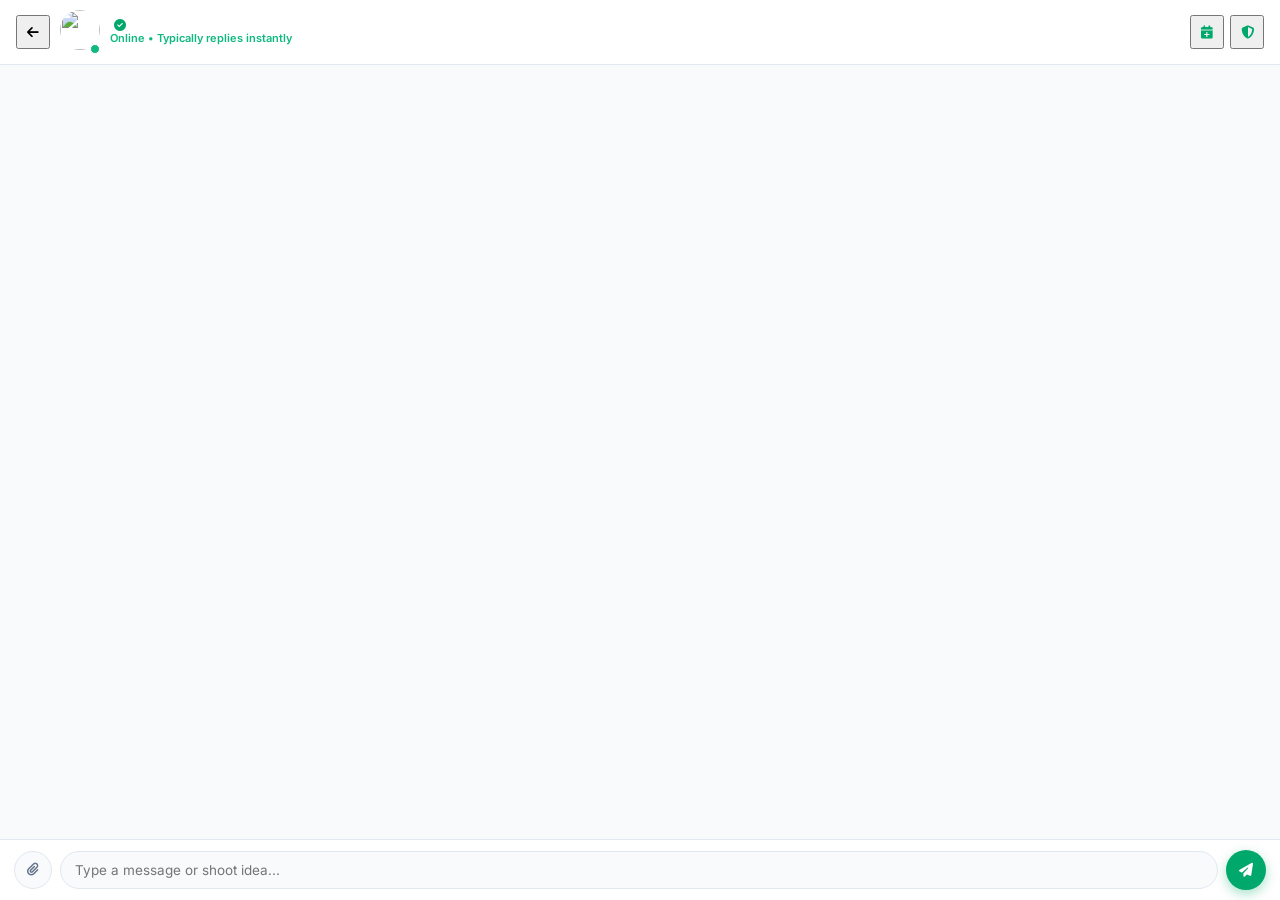
==== mobile_app/index.html @ 053aaf63 "feat: complete end-to-end architecture flow for user and photographer" ====
<!DOCTYPE html>
<html lang="en">
<head>
  <meta charset="UTF-8">
  <meta name="viewport" content="width=device-width, initial-scale=1.0, maximum-scale=1.0, user-scalable=no, viewport-fit=cover">
  <meta name="theme-color" content="#00A86B">
  <meta name="apple-mobile-web-app-capable" content="yes">
  <meta name="apple-mobile-web-app-status-bar-style" content="black-translucent">
  <title>PYP - Pick Your Photographer</title>
  <link rel="manifest" href="manifest.json">
  <link rel="preconnect" href="https://fonts.googleapis.com">
  <link rel="preconnect" href="https://fonts.gstatic.com" crossorigin>
  <link href="https://fonts.googleapis.com/css2?family=Inter:wght@400;500;600;700&family=Outfit:wght@600;700;800;900&display=swap" rel="stylesheet">
  <link rel="stylesheet" href="https://cdnjs.cloudflare.com/ajax/libs/font-awesome/6.4.0/css/all.min.css">
  <link rel="stylesheet" href="styles.css">
</head>
<body>

  <div id="app-container">

    <!-- 1. SPLASH SCREEN -->
    <div id="screen-splash" class="screen active" style="justify-content: center; align-items: center; background: #FFF; padding-bottom: 0;">
      <div style="text-align: center;">
        <div style="width: 110px; height: 110px; background: #000; border-radius: 28px; display: inline-flex; align-items: center; justify-content: center; box-shadow: 0 16px 36px rgba(0,0,0,0.3); overflow: hidden;">
          <img src="app_logo.png" alt="PYP Logo" style="width: 100%; height: 100%; object-fit: cover;">
        </div>
        <h1 style="font-family: 'Outfit'; font-size: 32px; font-weight: 900; color: var(--text-main); margin-top: 18px; letter-spacing: 1px;">PYP</h1>
        <p style="font-size: 14px; color: var(--text-muted); font-weight: 500; margin-top: 4px;">Pick Your Photographer</p>
        <div style="margin-top: 36px;">
          <i class="fa-solid fa-circle-notch fa-spin" style="font-size: 24px; color: var(--primary);"></i>
        </div>
      </div>
    </div>

    <!-- 2. ROLE SELECTION SCREEN -->
    <div id="screen-role-selection" class="screen" style="padding: 24px 20px; background: #FFF;">
      <div style="display: inline-flex; align-items: center; gap: 6px; background: var(--primary-light); padding: 6px 12px; border-radius: 100px; margin-top: 20px;">
        <div style="width: 6px; height: 6px; border-radius: 50%; background: var(--primary);"></div>
        <span style="font-size: 12px; font-weight: 700; color: var(--primary);">Welcome to PYP</span>
      </div>
      <h2 style="font-family: 'Outfit'; font-size: 28px; font-weight: 800; margin-top: 14px; line-height: 1.2;">How would you like to continue?</h2>
      <p style="font-size: 14px; color: var(--text-muted); margin-top: 6px;">Select your role to personalize your mobile experience.</p>

      <div style="margin-top: 30px; display: flex; flex-direction: column; gap: 16px;">
        <div onclick="selectRole('photographer')" style="border: 1.5px solid var(--border); border-radius: 18px; padding: 18px; cursor: pointer; box-shadow: var(--shadow-sm);">
          <div style="display: flex; align-items: center; gap: 14px;">
            <div style="width: 48px; height: 48px; border-radius: 14px; background: var(--primary-light); display: flex; align-items: center; justify-content: center;">
              <i class="fa-solid fa-camera-retro" style="font-size: 22px; color: var(--primary);"></i>
            </div>
            <div>
              <h3 style="font-family: 'Outfit'; font-size: 17px; font-weight: 700;">I am a Photographer</h3>
              <span style="font-size: 11px; font-weight: 700; color: var(--primary);">For Creators & Studios</span>
            </div>
            <i class="fa-solid fa-chevron-right" style="margin-left: auto; color: #CBD5E1;"></i>
          </div>
          <p style="font-size: 13px; color: var(--text-muted); margin-top: 12px; line-height: 1.4;">Showcase portfolio, receive client bookings & get paid safely via escrow.</p>
        </div>

        <div onclick="selectRole('customer')" style="border: 1.5px solid var(--border); border-radius: 18px; padding: 18px; cursor: pointer; box-shadow: var(--shadow-sm);">
          <div style="display: flex; align-items: center; gap: 14px;">
            <div style="width: 48px; height: 48px; border-radius: 14px; background: #EFF6FF; display: flex; align-items: center; justify-content: center;">
              <i class="fa-solid fa-user" style="font-size: 22px; color: var(--secondary);"></i>
            </div>
            <div>
              <h3 style="font-family: 'Outfit'; font-size: 17px; font-weight: 700;">I am a Client</h3>
              <span style="font-size: 11px; font-weight: 700; color: var(--secondary);">For Users & Brands</span>
            </div>
            <i class="fa-solid fa-chevron-right" style="margin-left: auto; color: #CBD5E1;"></i>
          </div>
          <p style="font-size: 13px; color: var(--text-muted); margin-top: 12px; line-height: 1.4;">Discover, compare styles, and book verified photographers instantly.</p>
        </div>
      </div>
    </div>

    <!-- 3. CREATOR STUDIO ONBOARDING -->
    <div id="screen-creator-onboarding" class="screen" style="padding: 20px; background: #FFF;">
      <h2 style="font-family: 'Outfit'; font-size: 24px; font-weight: 800;">Complete Creator Studio</h2>
      <p style="font-size: 13px; color: var(--text-muted); margin-top: 4px;">Set up your rates and styles to start receiving client bookings.</p>

      <form onsubmit="saveCreatorProfile(event)" style="margin-top: 20px; display: flex; flex-direction: column; gap: 14px;">
        <div>
          <label style="font-size: 12px; font-weight: 600;">Studio / Creator Name</label>
          <input type="text" id="studio-name" value="Arjun Mehta Studios" required style="width: 100%; padding: 12px; border-radius: 10px; border: 1.5px solid var(--border); margin-top: 6px;">
        </div>
        <div>
          <label style="font-size: 12px; font-weight: 600;">Tagline</label>
          <input type="text" id="studio-tagline" value="Vogue Featured • Cinematic Light Specialist" style="width: 100%; padding: 12px; border-radius: 10px; border: 1.5px solid var(--border); margin-top: 6px;">
        </div>
        <div style="display: flex; gap: 12px;">
          <div style="flex: 1;">
            <label style="font-size: 12px; font-weight: 600;">Starting Price (₹)</label>
            <input type="number" id="studio-price" value="4999" style="width: 100%; padding: 12px; border-radius: 10px; border: 1.5px solid var(--border); margin-top: 6px;">
          </div>
          <div style="flex: 1;">
            <label style="font-size: 12px; font-weight: 600;">Hourly Rate (₹)</label>
            <input type="number" id="studio-hourly" value="2499" style="width: 100%; padding: 12px; border-radius: 10px; border: 1.5px solid var(--border); margin-top: 6px;">
          </div>
        </div>
        <button type="submit" class="btn-primary" style="margin-top: 16px; width: 100%;">Complete Profile & Open Studio →</button>
      </form>
    </div>

    <!-- 4. PHOTOGRAPHER DASHBOARD & BOOKINGS (IMAGE 3) -->
    <div id="screen-creator-dashboard" class="screen">
      <div class="app-header">
        <div style="display: flex; align-items: center; gap: 10px;">
          <div style="width: 36px; height: 36px; border-radius: 10px; background: var(--primary); display: flex; align-items: center; justify-content: center; color: #FFF;">
            <i class="fa-solid fa-camera"></i>
          </div>
          <div>
            <div style="font-family: 'Outfit'; font-weight: 700; font-size: 15px;">Arjun Mehta Studios</div>
            <div style="font-size: 11px; color: var(--primary); font-weight: 600;"><i class="fa-solid fa-circle-check"></i> Verified Studio Pro</div>
          </div>
        </div>
        <div style="display: flex; gap: 6px;">
          <button onclick="goToScreen('screen-creator-portfolio')" class="icon-btn" title="Portfolio"><i class="fa-solid fa-images"></i></button>
          <button onclick="goToScreen('screen-creator-payment')" class="icon-btn" title="Razorpay Payouts"><i class="fa-solid fa-building-columns"></i></button>
        </div>
      </div>

      <!-- Studio Quick Stats -->
      <div style="padding: 14px 18px 6px;">
        <div style="display: grid; grid-template-columns: 1fr 1fr; gap: 12px;">
          <div style="background: #FFF; border: 1px solid var(--border); border-radius: 14px; padding: 14px;">
            <div style="font-size: 11.5px; color: var(--text-muted); font-weight: 600;">Escrow Balance</div>
            <div style="font-family: 'Outfit'; font-size: 20px; font-weight: 800; color: var(--primary); margin-top: 4px;">₹ 68,500</div>
            <div style="font-size: 11px; color: var(--primary); font-weight: 600; margin-top: 2px;">Released via Razorpay</div>
          </div>
          <div style="background: #FFF; border: 1px solid var(--border); border-radius: 14px; padding: 14px;">
            <div style="font-size: 11.5px; color: var(--text-muted); font-weight: 600;">Client Sessions</div>
            <div style="font-family: 'Outfit'; font-size: 20px; font-weight: 800; color: var(--secondary); margin-top: 4px;">14 Shoots</div>
            <div style="font-size: 11px; color: var(--secondary); font-weight: 600; margin-top: 2px;">1 New Request</div>
          </div>
        </div>
      </div>

      <!-- Photographer Bookings Section Header -->
      <div class="section-header" style="padding-top: 10px;">
        <div class="section-title">Client Bookings & Shoots</div>
      </div>

      <!-- 4 Booking Status Filter Tabs (Image 3) -->
      <div class="tabs-nav" style="padding: 0 14px; gap: 6px; background: transparent; border: none;">
        <div class="category-chip active" id="p-tab-new" onclick="switchPhotographerBookingTab('new', this)" style="font-size: 12px; padding: 6px 12px; border-radius: 100px;">
          New Requests (1)
        </div>
        <div class="category-chip" id="p-tab-upcoming" onclick="switchPhotographerBookingTab('upcoming', this)" style="font-size: 12px; padding: 6px 12px; border-radius: 100px;">
          Upcoming (2)
        </div>
        <div class="category-chip" id="p-tab-completed" onclick="switchPhotographerBookingTab('completed', this)" style="font-size: 12px; padding: 6px 12px; border-radius: 100px;">
          Completed (11)
        </div>
        <div class="category-chip" id="p-tab-cancelled" onclick="switchPhotographerBookingTab('cancelled', this)" style="font-size: 12px; padding: 6px 12px; border-radius: 100px;">
          Cancelled (0)
        </div>
      </div>

      <!-- Photographer Bookings List Container -->
      <div style="padding: 10px 18px 24px; display: flex; flex-direction: column; gap: 12px;" id="photographer-bookings-list">
        <!-- Injected via JS -->
      </div>
    </div>

    <!-- 5. CLIENT EXPLORE HOME SCREEN (IMAGE 2) -->
    <div id="screen-home" class="screen">
      <!-- Header -->
      <div class="app-header">
        <div class="location-pill" onclick="openLocationModal()">
          <i class="fa-solid fa-location-dot"></i>
          <span id="header-location-text">Bengaluru</span>
          <i class="fa-solid fa-chevron-down" style="font-size: 11px; color: #64748B; margin-left: 2px;"></i>
        </div>
        <div style="display: flex; align-items: center; gap: 8px;">
          <button onclick="goToScreen('screen-radar')" class="icon-btn" title="Live Radar Scanner" style="color: var(--primary);">
            <i class="fa-solid fa-satellite-dish"></i>
          </button>
          <div class="user-avatar-btn" onclick="goToScreen('screen-user-profile'); setActiveNavIndex(3);" title="Account Profile">
            U
          </div>
        </div>
      </div>

      <!-- Search Bar -->
      <div class="search-container">
        <div class="search-box">
          <i class="fa-solid fa-magnifying-glass" style="color: #94A3B8; font-size: 15px;"></i>
          <input type="text" id="search-input" placeholder="Search creators, weddings, reels..." oninput="filterCreators(this.value)">
        </div>
        <button class="filter-btn" onclick="openFilterModal()"><i class="fa-solid fa-sliders"></i></button>
      </div>

      <!-- Creator Type Sub-Filter Chips (Photographer / Videographer from Image 2) -->
      <div style="display: flex; gap: 8px; padding: 4px 18px 10px; background: #FFF;">
        <div class="category-chip active" id="chip-type-all" onclick="filterCreatorType('all', this)" style="font-size: 11.5px; padding: 5px 12px; border-radius: 100px;">
          All Creators
        </div>
        <div class="category-chip" id="chip-type-photo" onclick="filterCreatorType('Photographer', this)" style="font-size: 11.5px; padding: 5px 12px; border-radius: 100px;">
          📸 Photographers
        </div>
        <div class="category-chip" id="chip-type-video" onclick="filterCreatorType('Videographer', this)" style="font-size: 11.5px; padding: 5px 12px; border-radius: 100px;">
          🎬 Videographers
        </div>
      </div>

      <!-- Category Slider with Rounded Square Thumbnails -->
      <div class="categories-slider" id="categories-container">
        <!-- Injected via JS -->
      </div>
        <!-- Injected via JS -->
      </div>

      <!-- Featured Spotlight Section -->
      <div class="section-header">
        <div class="section-title">
          <span style="color: #F59E0B;">✨</span> Featured Spotlight
        </div>
      </div>
      <div class="featured-scroll" id="featured-scroll-container">
        <!-- Injected via JS -->
      </div>

      <!-- Available Photographers List -->
      <div class="section-header" style="padding-top: 6px;">
        <div class="section-title">Available Photographers</div>
        <span id="results-count" style="font-size: 11.5px; color: var(--primary-dark); font-weight: 700; background: var(--primary-light); padding: 3px 8px; border-radius: 100px;">3 verified</span>
      </div>
      <div class="creators-list" id="creators-container">
        <!-- Injected via JavaScript -->
      </div>
    </div>

    <!-- 6. CREATOR DETAIL & PORTFOLIO SCREEN -->
    <div id="screen-creator-detail" class="screen">
      <div class="detail-hero">
        <img id="detail-cover" class="detail-cover" src="">
        <button onclick="goToScreen('screen-home')" class="back-btn-float">
          <i class="fa-solid fa-arrow-left"></i>
        </button>
      </div>

      <div class="detail-body">
        <div style="display: flex; justify-content: space-between; align-items: flex-start;">
          <div>
            <h2 id="detail-name" style="font-family: 'Outfit'; font-size: 22px; font-weight: 800;"></h2>
            <div id="detail-location" style="font-size: 12px; color: var(--text-muted); margin-top: 2px;">
              <i class="fa-solid fa-location-dot" style="color: var(--primary);"></i> Bandra West, Mumbai
            </div>
          </div>
          <div class="rating-badge"><i class="fa-solid fa-star"></i> <span id="detail-rating">4.95</span></div>
        </div>
        <p id="detail-tagline" style="font-size: 13px; color: var(--text-muted); margin-top: 8px; line-height: 1.4;"></p>
        
        <div class="detail-tags" id="detail-styles-tags">
          <!-- Injected via JS -->
        </div>
      </div>

      <!-- Detail Tabs -->
      <div class="tabs-nav">
        <div class="tab-btn active" onclick="switchDetailTab('portfolio', this)">Portfolio</div>
        <div class="tab-btn" onclick="switchDetailTab('packages', this)">Packages</div>
        <div class="tab-btn" onclick="switchDetailTab('reviews', this)">Reviews</div>
        <div class="tab-btn" onclick="switchDetailTab('equipment', this)">Gear</div>
      </div>

      <!-- Tab Content: Portfolio -->
      <div id="tab-portfolio" class="tab-content" style="display: block;">
        <div class="categories-slider" style="background: transparent; border: none; padding-top: 8px;">
          <div class="category-chip active" style="font-size: 12px; padding: 6px 14px;" onclick="switchPortfolioType('all', this)">All Media</div>
          <div class="category-chip" style="font-size: 12px; padding: 6px 14px;" onclick="switchPortfolioType('photos', this)">📸 Photos</div>
          <div class="category-chip" style="font-size: 12px; padding: 6px 14px;" onclick="switchPortfolioType('reels', this)">🎬 9:16 Reels</div>
        </div>
        <div class="portfolio-grid" id="portfolio-images-grid" style="display: grid; grid-template-columns: repeat(2, 1fr); gap: 10px; padding: 10px 18px 24px;">
          <!-- Injected via JS -->
        </div>
      </div>

      <!-- Tab Content: Packages -->
      <div id="tab-packages" class="tab-content" style="display: none;">
        <div class="packages-container">
          <div class="package-card popular" onclick="selectPackage('Editorial Portrait Standard', 4999)">
            <div class="popular-badge">MOST POPULAR</div>
            <div style="font-family: 'Outfit'; font-size: 17px; font-weight: 800;">Editorial Portrait Standard</div>
            <div style="font-size: 13px; color: var(--text-muted); margin-top: 4px;">2 Hours High-End Shoot • 35 Color-Graded Photos</div>
            <div style="font-size: 18px; font-weight: 900; color: var(--primary); margin-top: 10px; font-family: 'Outfit';">₹ 4,999</div>
          </div>
          <div class="package-card" onclick="selectPackage('Cinematic Story & 4K Reels', 8999)">
            <div style="font-family: 'Outfit'; font-size: 17px; font-weight: 800;">Cinematic Story & 4K Reels</div>
            <div style="font-size: 13px; color: var(--text-muted); margin-top: 4px;">4 Hours Shoot • 75 Photos • 3 Viral Reels • Drone</div>
            <div style="font-size: 18px; font-weight: 900; color: var(--primary); margin-top: 10px; font-family: 'Outfit';">₹ 8,999</div>
          </div>
        </div>
      </div>

      <!-- Tab Content: Reviews -->
      <div id="tab-reviews" class="tab-content" style="display: none; padding: 16px 18px;">
        <div style="background: #FFF; border-radius: 14px; border: 1px solid var(--border); padding: 14px; margin-bottom: 12px;">
          <div style="display: flex; justify-content: space-between;">
            <span style="font-weight: 700; font-size: 14px;">Sneha Kapoor</span>
            <span style="color: #D97706; font-size: 12px;"><i class="fa-solid fa-star"></i> 5.0</span>
          </div>
          <p style="font-size: 13px; color: var(--text-muted); margin-top: 6px;">"Arjun was incredible! The lighting and editorial colors look like a Vogue cover. Delivered ahead of time!"</p>
        </div>
      </div>

      <!-- Tab Content: Equipment -->
      <div id="tab-equipment" class="tab-content" style="display: none; padding: 16px 18px;">
        <div style="background: #FFF; border-radius: 14px; border: 1px solid var(--border); padding: 16px;">
          <h4 style="font-family: 'Outfit'; font-size: 15px; font-weight: 700; margin-bottom: 10px;">Primary Camera Gear</h4>
          <div id="detail-equipment-list" style="display: flex; flex-direction: column; gap: 8px;">
            <!-- Injected via JS -->
          </div>
        </div>
      </div>

      <!-- Floating Book CTA -->
      <div class="bottom-book-bar">
        <div>
          <div style="font-size: 11px; color: var(--text-muted); font-weight: 600;">Starting from</div>
          <div id="detail-price" style="font-family: 'Outfit'; font-size: 20px; font-weight: 900; color: var(--primary);">₹ 4,999</div>
        </div>
        <button onclick="openBookingModal()" class="btn-primary">Book Creator <i class="fa-solid fa-calendar-check"></i></button>
      </div>
    </div>

    <!-- 7. DELIVERABLES GALLERY SCREEN -->
    <div id="screen-deliverables" class="screen">
      <div class="app-header">
        <button onclick="goToScreen('screen-home')" class="icon-btn"><i class="fa-solid fa-arrow-left"></i></button>
        <span style="font-family: 'Outfit'; font-weight: 700; font-size: 16px;">Cloud Deliverables Gallery</span>
        <div style="width: 38px;"></div>
      </div>

      <div style="padding: 16px 18px;">
        <!-- Compact Banner Cards -->
        <div style="background: #FFF; border: 1px solid var(--border); border-radius: 16px; padding: 16px; box-shadow: var(--shadow-sm);">
          <div style="display: flex; justify-content: space-between; align-items: center;">
            <div>
              <div style="font-family: 'Outfit'; font-size: 16px; font-weight: 700;">Pre-Wedding Master Pack</div>
              <div style="font-size: 12px; color: var(--text-muted); margin-top: 2px;">45 Color-Graded Photos • 3.2 GB</div>
            </div>
            <div style="background: var(--primary-light); color: var(--primary); padding: 4px 8px; border-radius: 6px; font-size: 11px; font-weight: 700;">CONFIRMED</div>
          </div>
          
          <!-- Compact Action Buttons -->
          <div style="display: flex; gap: 10px; margin-top: 14px;">
            <button onclick="alert('Downloading master ZIP archive (3.2 GB)...')" class="btn-primary" style="flex: 1; padding: 8px 12px; font-size: 13px;">
              <i class="fa-solid fa-file-zipper"></i> Download ZIP
            </button>
            <button onclick="alert('Escrow released to Creator!')" style="flex: 1; padding: 8px 12px; font-size: 13px; background: #F1F5F9; color: var(--text-main); border: 1px solid var(--border); border-radius: 12px; font-weight: 700; cursor: pointer;">
              <i class="fa-solid fa-lock-open"></i> Release Escrow
            </button>
          </div>
        </div>

        <!-- Deliverables Photos Grid -->
        <div class="section-header" style="padding-left: 0; padding-right: 0; margin-top: 14px;">
          <div class="section-title">Delivered High-Res Photos (45)</div>
        </div>
        <div style="display: grid; grid-template-columns: repeat(2, 1fr); gap: 10px; margin-top: 8px;">
          <img src="https://images.unsplash.com/photo-1519741497674-611481863552?w=600&q=80" style="width: 100%; height: 160px; object-fit: cover; border-radius: 12px;" onclick="alert('Viewing Full-Res Image with EXIF: Sony A7 IV • 85mm f/1.4 • ISO 100')">
          <img src="https://images.unsplash.com/photo-1534528741775-53994a69daeb?w=600&q=80" style="width: 100%; height: 160px; object-fit: cover; border-radius: 12px;" onclick="alert('Viewing Full-Res Image with EXIF: Sony A7 IV • 50mm f/1.2 • ISO 200')">
          <img src="https://images.unsplash.com/photo-1511285560929-80b456fea0bc?w=600&q=80" style="width: 100%; height: 160px; object-fit: cover; border-radius: 12px;" onclick="alert('Viewing Full-Res Image with EXIF')">
          <img src="https://images.unsplash.com/photo-1537633552985-df8429e8048b?w=600&q=80" style="width: 100%; height: 160px; object-fit: cover; border-radius: 12px;" onclick="alert('Viewing Full-Res Image with EXIF')">
        </div>
      </div>
    </div>

    <!-- 8. BOOKINGS TAB SCREEN -->
    <div id="screen-bookings" class="screen">
      <div class="app-header">
        <span style="font-family: 'Outfit'; font-weight: 700; font-size: 18px;">My Bookings</span>
        <button class="icon-btn" onclick="alert('Bookings refreshed.')"><i class="fa-solid fa-rotate-right"></i></button>
      </div>

      <div style="padding: 16px 18px; display: flex; flex-direction: column; gap: 12px;">
        <div style="background: #FFF; border: 1px solid var(--border); border-radius: 16px; padding: 16px;">
          <div style="display: flex; justify-content: space-between;">
            <div style="font-family: 'Outfit'; font-weight: 700; font-size: 16px;">Arjun Mehta</div>
            <div style="background: var(--primary-light); color: var(--primary); padding: 4px 8px; border-radius: 6px; font-size: 11px; font-weight: 700;">CONFIRMED</div>
          </div>
          <div style="font-size: 13px; color: var(--text-muted); margin-top: 4px;">Editorial Portrait Standard • 2 Hours</div>
          <div style="display: flex; justify-content: space-between; align-items: center; margin-top: 12px; padding-top: 10px; border-top: 1px solid #F1F5F9;">
            <span style="font-size: 12px; color: var(--text-muted);"><i class="fa-solid fa-calendar"></i> Sat, 12 Sept • 4:00 PM</span>
            <span style="font-weight: 800; color: var(--primary); font-family: 'Outfit';">₹ 4,999</span>
          </div>
          <button onclick="goToScreen('screen-deliverables')" class="btn-primary" style="width: 100%; margin-top: 12px; padding: 10px; font-size: 13px;">
            <i class="fa-solid fa-images"></i> View Deliverables
          </button>
        </div>
      </div>
    </div>

    <!-- BOOKING ESCROW MODAL SHEET -->
    <div id="modal-booking" class="modal-overlay">
      <div class="modal-sheet">
        <div style="display: flex; justify-content: space-between; align-items: center;">
          <h3 style="font-family: 'Outfit'; font-size: 20px; font-weight: 800;">Book Creator Session</h3>
          <i class="fa-solid fa-xmark" style="font-size: 20px; color: var(--text-muted); cursor: pointer;" onclick="closeBookingModal()"></i>
        </div>
        <p style="font-size: 13px; color: var(--text-muted); margin-top: 4px;">Select shoot date & hold payment safely in Escrow.</p>

        <div style="margin-top: 18px;">
          <label style="font-size: 12px; font-weight: 600;">Select Date</label>
          <input type="date" id="booking-date" value="2026-09-12" style="width: 100%; padding: 12px; border-radius: 10px; border: 1.5px solid var(--border); margin-top: 6px;">
        </div>
        <div style="margin-top: 14px;">
          <label style="font-size: 12px; font-weight: 600;">Time Slot</label>
          <select style="width: 100%; padding: 12px; border-radius: 10px; border: 1.5px solid var(--border); margin-top: 6px;">
            <option>4:00 PM - 6:00 PM (Golden Hour)</option>
            <option>10:00 AM - 12:00 PM (Morning)</option>
            <option>2:00 PM - 4:00 PM (Afternoon)</option>
          </select>
        </div>
        <div style="margin-top: 14px; background: #F8FAFC; border: 1px solid var(--border); border-radius: 12px; padding: 12px;">
          <div style="display: flex; align-items: center; gap: 8px;">
            <i class="fa-solid fa-shield-halved" style="color: var(--primary);"></i>
            <span style="font-weight: 700; font-size: 13px;">PYP Escrow Guarantee</span>
          </div>
          <p style="font-size: 11px; color: var(--text-muted); margin-top: 4px;">Payment is held safely in escrow and only released after you inspect and approve final deliverables.</p>
        </div>

        <button onclick="confirmBooking()" class="btn-primary" style="width: 100%; margin-top: 20px; padding: 14px;">
          Pay ₹ 4,999 & Confirm Booking →
        </button>
      </div>
    </div>

    <!-- FILTER MODAL SHEET -->
    <div id="modal-filter" class="modal-overlay">
      <div class="modal-sheet">
        <div style="display: flex; justify-content: space-between; align-items: center;">
          <h3 style="font-family: 'Outfit'; font-size: 20px; font-weight: 800;">Filter Creators</h3>
          <i class="fa-solid fa-xmark" style="font-size: 20px; color: var(--text-muted); cursor: pointer;" onclick="closeFilterModal()"></i>
        </div>
        
        <div style="margin-top: 18px;">
          <label style="font-size: 13px; font-weight: 700;">Max Budget (₹)</label>
          <div style="display: flex; justify-content: space-between; margin-top: 8px;">
            <span style="font-weight: 700; color: var(--primary);">₹ 2,000</span>
            <span id="price-val" style="font-weight: 800; color: var(--primary);">₹ 10,000</span>
          </div>
          <input type="range" min="2000" max="25000" step="500" value="10000" style="width: 100%; accent-color: var(--primary); margin-top: 6px;" oninput="document.getElementById('price-val').innerText = '₹ ' + parseInt(this.value).toLocaleString()">
        </div>

        <div style="margin-top: 18px;">
          <label style="font-size: 13px; font-weight: 700;">Minimum Rating</label>
          <div style="display: flex; gap: 8px; margin-top: 8px;">
            <div class="category-chip active" style="font-size: 12px; padding: 6px 12px;">★ Any</div>
            <div class="category-chip" style="font-size: 12px; padding: 6px 12px;">★ 4.5+</div>
            <div class="category-chip" style="font-size: 12px; padding: 6px 12px;">★ 4.8+</div>
          </div>
        </div>

        <button onclick="applyFilters()" class="btn-primary" style="width: 100%; margin-top: 24px; padding: 12px;">
          Apply Filters
        </button>
      </div>
    </div>

    <!-- 11. USER PROFILE SCREEN -->
    <div id="screen-user-profile" class="screen">
      <div class="app-header">
        <span style="font-family: 'Outfit'; font-weight: 700; font-size: 18px;">Account & Profile</span>
        <button class="icon-btn" onclick="showToast('Profile editing enabled')"><i class="fa-solid fa-pen-to-square"></i></button>
      </div>

      <div style="padding: 16px 18px;">
        <!-- VIP Hero Card -->
        <div class="profile-hero-card">
          <div style="display: flex; align-items: center; gap: 14px;">
            <div style="position: relative;">
              <div style="width: 60px; height: 60px; border-radius: 50%; background: linear-gradient(135deg, var(--primary), #10B981); display: flex; align-items: center; justify-content: center; font-family: 'Outfit'; font-size: 24px; font-weight: 800; color: #FFF; box-shadow: 0 4px 14px rgba(0,168,107,0.4); border: 2.5px solid rgba(255,255,255,0.2);">
                N
              </div>
              <div style="position: absolute; bottom: 0; right: 0; width: 18px; height: 18px; border-radius: 50%; background: var(--primary); border: 2px solid #0B132B; display: flex; align-items: center; justify-content: center; color: #FFF; font-size: 9px;">
                <i class="fa-solid fa-check"></i>
              </div>
            </div>
            <div>
              <div style="display: flex; align-items: center; gap: 6px;">
                <span style="font-family: 'Outfit'; font-size: 19px; font-weight: 800; color: #FFF;">Naveen Raj</span>
                <i class="fa-solid fa-circle-check" style="color: var(--primary); font-size: 15px;"></i>
              </div>
              <div style="font-size: 12px; color: #94A3B8; margin-top: 2px;">r.r.naveenraj25@gmail.com</div>
              <div class="vip-badge">
                <i class="fa-solid fa-wand-magic-sparkles"></i> PYP Elite VIP Member
              </div>
            </div>
          </div>
        </div>

        <!-- User Stats Grid -->
        <div class="stats-grid">
          <div class="stat-box" onclick="goToScreen('screen-bookings'); setActiveNavIndex(1);">
            <div class="stat-num" id="stat-shoots-count">3</div>
            <div class="stat-label">Shoots Booked</div>
          </div>
          <div class="stat-box" onclick="goToScreen('screen-saved-photographers');">
            <div class="stat-num" id="stat-favorites-count">4</div>
            <div class="stat-label">Saved Creators</div>
          </div>
          <div class="stat-box">
            <div class="stat-num">2</div>
            <div class="stat-label">Reviews Left</div>
          </div>
        </div>

        <!-- User Account Menu List -->
        <div class="menu-card">
          <div class="menu-item-row" onclick="goToScreen('screen-saved-photographers')">
            <div class="menu-icon-wrap" style="background: #FCE7F3; color: #DB2777;">
              <i class="fa-solid fa-heart"></i>
            </div>
            <div class="menu-text-wrap">
              <div class="menu-title">Saved Photographers</div>
              <div class="menu-subtitle">Your favorited creator shortlist</div>
            </div>
            <span id="badge-fav-count" style="background: #FCE7F3; color: #DB2777; font-size: 11px; font-weight: 800; padding: 2px 8px; border-radius: 100px;">4</span>
            <i class="fa-solid fa-chevron-right" style="color: #CBD5E1; font-size: 12px; margin-left: 8px;"></i>
          </div>

          <div class="menu-item-row" onclick="goToScreen('screen-bookings'); setActiveNavIndex(1);">
            <div class="menu-icon-wrap" style="background: #E0F2FE; color: #0284C7;">
              <i class="fa-solid fa-calendar-check"></i>
            </div>
            <div class="menu-text-wrap">
              <div class="menu-title">My Bookings & Invoices</div>
              <div class="menu-subtitle">Active sessions, dates & escrow status</div>
            </div>
            <i class="fa-solid fa-chevron-right" style="color: #CBD5E1; font-size: 12px;"></i>
          </div>

          <div class="menu-item-row" onclick="goToScreen('screen-deliverables')">
            <div class="menu-icon-wrap" style="background: #E8F8F2; color: var(--primary);">
              <i class="fa-solid fa-cloud-arrow-down"></i>
            </div>
            <div class="menu-text-wrap">
              <div class="menu-title">Cloud Deliverables Gallery</div>
              <div class="menu-subtitle">Download high-res photos & 4K ZIP</div>
            </div>
            <i class="fa-solid fa-chevron-right" style="color: #CBD5E1; font-size: 12px;"></i>
          </div>

          <div class="menu-item-row" onclick="openEscrowModal()">
            <div class="menu-icon-wrap" style="background: #FEF3C7; color: #D97706;">
              <i class="fa-solid fa-shield-halved"></i>
            </div>
            <div class="menu-text-wrap">
              <div class="menu-title">Escrow Protection & Payments</div>
              <div class="menu-subtitle">100% money-back security info</div>
            </div>
            <i class="fa-solid fa-chevron-right" style="color: #CBD5E1; font-size: 12px;"></i>
          </div>

          <div class="menu-item-row" onclick="goToScreen('screen-help-support')">
            <div class="menu-icon-wrap" style="background: #F3E8FF; color: #9333EA;">
              <i class="fa-solid fa-circle-question"></i>
            </div>
            <div class="menu-text-wrap">
              <div class="menu-title">Help & Support</div>
              <div class="menu-subtitle">FAQs, cancellation policy & 24/7 help</div>
            </div>
            <i class="fa-solid fa-chevron-right" style="color: #CBD5E1; font-size: 12px;"></i>
          </div>
        </div>

        <!-- Role Switch & Logout -->
        <div class="menu-card">
          <div class="menu-item-row" onclick="goToScreen('screen-creator-dashboard')">
            <div class="menu-icon-wrap" style="background: #E8F8F2; color: var(--primary);">
              <i class="fa-solid fa-camera-rotate"></i>
            </div>
            <div class="menu-text-wrap">
              <div class="menu-title">Switch to Creator Studio</div>
              <div class="menu-subtitle">Manage bookings & upload deliverables</div>
            </div>
            <i class="fa-solid fa-arrow-right-arrow-left" style="color: var(--primary); font-size: 13px;"></i>
          </div>

          <div class="menu-item-row" onclick="handleSignOut()">
            <div class="menu-icon-wrap" style="background: #FEE2E2; color: #EF4444;">
              <i class="fa-solid fa-right-from-bracket"></i>
            </div>
            <div class="menu-text-wrap">
              <div class="menu-title" style="color: #EF4444;">Sign Out</div>
              <div class="menu-subtitle">Log out of your PYP account</div>
            </div>
            <i class="fa-solid fa-chevron-right" style="color: #CBD5E1; font-size: 12px;"></i>
          </div>
        </div>
      </div>
    </div>

    <!-- 12. SAVED PHOTOGRAPHERS SCREEN -->
    <div id="screen-saved-photographers" class="screen">
      <div class="app-header">
        <button onclick="goToScreen('screen-user-profile')" class="icon-btn"><i class="fa-solid fa-arrow-left"></i></button>
        <span style="font-family: 'Outfit'; font-weight: 700; font-size: 18px;">Saved Creators</span>
        <div style="width: 38px;"></div>
      </div>

      <div style="padding: 16px 18px; display: flex; flex-direction: column; gap: 14px;" id="saved-creators-container">
        <!-- Injected via JS -->
      </div>
    </div>

    <!-- 13. HELP & SUPPORT SCREEN -->
    <div id="screen-help-support" class="screen">
      <div class="app-header">
        <button onclick="goToScreen('screen-user-profile')" class="icon-btn"><i class="fa-solid fa-arrow-left"></i></button>
        <span style="font-family: 'Outfit'; font-weight: 700; font-size: 18px;">Help & Support</span>
        <div style="width: 38px;"></div>
      </div>

      <div style="padding: 16px 18px; display: flex; flex-direction: column; gap: 14px;">
        <div style="background: linear-gradient(135deg, #00A86B, #059669); border-radius: 18px; padding: 18px; color: #FFF; box-shadow: 0 8px 20px rgba(0,168,107,0.3);">
          <div style="font-family: 'Outfit'; font-size: 18px; font-weight: 800;">24/7 Client Assistance</div>
          <p style="font-size: 12px; margin-top: 4px; opacity: 0.9;">Have questions about your booking, escrow release, or photographers? Our concierge team is available 24/7.</p>
          <button onclick="showToast('Connecting to PYP Concierge...')" style="margin-top: 14px; background: #FFF; color: var(--primary); font-weight: 700; font-size: 13px; border: none; padding: 10px 16px; border-radius: 10px; cursor: pointer; display: inline-flex; align-items: center; gap: 6px;">
            <i class="fa-brands fa-whatsapp" style="font-size: 16px;"></i> Chat on WhatsApp
          </button>
        </div>

        <h3 style="font-family: 'Outfit'; font-size: 16px; font-weight: 700; margin-top: 10px;">Frequently Asked Questions</h3>
        
        <div style="background: #FFF; border-radius: 14px; border: 1px solid var(--border); padding: 14px;">
          <div style="font-weight: 700; font-size: 14px; color: var(--text-main);">🛡️ How does Escrow Protection work?</div>
          <p style="font-size: 12px; color: var(--text-muted); margin-top: 6px; line-height: 1.4;">When you book a photographer, your payment is held in a secure escrow vault. The funds are only transferred to the creator once you review and approve the final deliverables.</p>
        </div>

        <div style="background: #FFF; border-radius: 14px; border: 1px solid var(--border); padding: 14px;">
          <div style="font-weight: 700; font-size: 14px; color: var(--text-main);">📅 What is the cancellation policy?</div>
          <p style="font-size: 12px; color: var(--text-muted); margin-top: 6px; line-height: 1.4;">Full refund if cancelled up to 48 hours prior to the scheduled shoot date. Rescheduling is 100% free with creator mutual consent.</p>
        </div>

        <div style="background: #FFF; border-radius: 14px; border: 1px solid var(--border); padding: 14px;">
          <div style="font-weight: 700; font-size: 14px; color: var(--text-main);">☁️ How do I receive my photos?</div>
          <p style="font-size: 12px; color: var(--text-muted); margin-top: 6px; line-height: 1.4;">Photographers upload high-resolution color-graded files directly to your cloud gallery, available in single-tap high-res view and full master ZIP download.</p>
        </div>
      </div>
    </div>

    <!-- LOCATION PICKER MODAL -->
    <div id="modal-location" class="modal-overlay">
      <div class="modal-sheet">
        <div style="display: flex; justify-content: space-between; align-items: center;">
          <h3 style="font-family: 'Outfit'; font-size: 20px; font-weight: 800;">Choose Location</h3>
          <i class="fa-solid fa-xmark" style="font-size: 20px; color: var(--text-muted); cursor: pointer;" onclick="closeLocationModal()"></i>
        </div>
        <p style="font-size: 13px; color: var(--text-muted); margin-top: 4px;">Find top verified creators in your city.</p>

        <div style="margin-top: 16px; display: flex; flex-direction: column; gap: 8px;">
          <div onclick="selectLocation('Bandra West, Mumbai')" style="padding: 14px; border: 1px solid var(--border); border-radius: 14px; display: flex; align-items: center; justify-content: space-between; cursor: pointer; background: #F8FAFC;">
            <div style="display: flex; align-items: center; gap: 10px;">
              <i class="fa-solid fa-location-dot" style="color: var(--primary);"></i>
              <span style="font-weight: 700; font-size: 14px;">Bandra West, Mumbai</span>
            </div>
            <i class="fa-solid fa-check" style="color: var(--primary);"></i>
          </div>
          <div onclick="selectLocation('Juhu, Mumbai')" style="padding: 14px; border: 1px solid var(--border); border-radius: 14px; display: flex; align-items: center; justify-content: space-between; cursor: pointer;">
            <div style="display: flex; align-items: center; gap: 10px;">
              <i class="fa-solid fa-location-dot" style="color: var(--text-muted);"></i>
              <span style="font-weight: 600; font-size: 14px;">Juhu, Mumbai</span>
            </div>
          </div>
          <div onclick="selectLocation('Indiranagar, Bengaluru')" style="padding: 14px; border: 1px solid var(--border); border-radius: 14px; display: flex; align-items: center; justify-content: space-between; cursor: pointer;">
            <div style="display: flex; align-items: center; gap: 10px;">
              <i class="fa-solid fa-location-dot" style="color: var(--text-muted);"></i>
              <span style="font-weight: 600; font-size: 14px;">Indiranagar, Bengaluru</span>
            </div>
          </div>
          <div onclick="selectLocation('Connaught Place, New Delhi')" style="padding: 14px; border: 1px solid var(--border); border-radius: 14px; display: flex; align-items: center; justify-content: space-between; cursor: pointer;">
            <div style="display: flex; align-items: center; gap: 10px;">
              <i class="fa-solid fa-location-dot" style="color: var(--text-muted);"></i>
              <span style="font-weight: 600; font-size: 14px;">Connaught Place, New Delhi</span>
            </div>
          </div>
          <div onclick="selectLocation('North Goa Beach, Goa')" style="padding: 14px; border: 1px solid var(--border); border-radius: 14px; display: flex; align-items: center; justify-content: space-between; cursor: pointer;">
            <div style="display: flex; align-items: center; gap: 10px;">
              <i class="fa-solid fa-location-dot" style="color: var(--text-muted);"></i>
              <span style="font-weight: 600; font-size: 14px;">North Goa Beach, Goa</span>
            </div>
          </div>
        </div>
      </div>
    </div>

    <!-- ESCROW INFO MODAL -->
    <div id="modal-escrow-info" class="modal-overlay">
      <div class="modal-sheet">
        <div style="display: flex; justify-content: space-between; align-items: center;">
          <h3 style="font-family: 'Outfit'; font-size: 20px; font-weight: 800; display: flex; align-items: center; gap: 8px;">
            <i class="fa-solid fa-shield-halved" style="color: var(--primary);"></i> PYP Escrow Vault
          </h3>
          <i class="fa-solid fa-xmark" style="font-size: 20px; color: var(--text-muted); cursor: pointer;" onclick="closeEscrowModal()"></i>
        </div>
        <p style="font-size: 13px; color: var(--text-muted); margin-top: 6px;">Zero financial risk for clients. Guaranteed payment for verified creators.</p>

        <div style="margin-top: 18px; display: flex; flex-direction: column; gap: 12px;">
          <div style="display: flex; gap: 12px; background: #F8FAFC; padding: 12px; border-radius: 12px; border: 1px solid var(--border);">
            <div style="font-weight: 800; color: var(--primary); font-size: 16px;">1</div>
            <div style="font-size: 12px; color: var(--text-main); line-height: 1.4;"><strong>Booking deposit held in Escrow:</strong> You pay upon booking, but funds remain safeguarded in the PYP bank escrow vault.</div>
          </div>
          <div style="display: flex; gap: 12px; background: #F8FAFC; padding: 12px; border-radius: 12px; border: 1px solid var(--border);">
            <div style="font-weight: 800; color: var(--primary); font-size: 16px;">2</div>
            <div style="font-size: 12px; color: var(--text-main); line-height: 1.4;"><strong>Photos delivered for inspection:</strong> The creator shoots and uploads watermarked / high-res deliverables to your cloud gallery.</div>
          </div>
          <div style="display: flex; gap: 12px; background: #F8FAFC; padding: 12px; border-radius: 12px; border: 1px solid var(--border);">
            <div style="font-weight: 800; color: var(--primary); font-size: 16px;">3</div>
            <div style="font-size: 12px; color: var(--text-main); line-height: 1.4;"><strong>You approve & release:</strong> Once you are 100% satisfied, you tap "Approve & Release Escrow" to transfer payment.</div>
          </div>
        </div>

        <button onclick="closeEscrowModal()" class="btn-primary" style="width: 100%; margin-top: 20px; padding: 12px;">Got it, thanks!</button>
      </div>
    </div>

    <!-- FULL SCREEN LIGHTBOX MODAL WITH EXIF -->
    <div id="modal-lightbox" class="lightbox-modal">
      <div style="display: flex; justify-content: space-between; align-items: center; color: #FFF;">
        <span id="lightbox-title" style="font-family: 'Outfit'; font-weight: 700; font-size: 15px;">Editorial Light Showcase</span>
        <button onclick="closeLightbox()" style="background: rgba(255,255,255,0.2); border: none; color: #FFF; width: 36px; height: 36px; border-radius: 50%; cursor: pointer; display: flex; align-items: center; justify-content: center;">
          <i class="fa-solid fa-xmark" style="font-size: 18px;"></i>
        </button>
      </div>

      <div style="flex: 1; display: flex; align-items: center; justify-content: center; overflow: hidden; padding: 10px 0;">
        <img id="lightbox-img" src="" style="max-width: 100%; max-height: 70vh; object-fit: contain; border-radius: 12px; box-shadow: 0 10px 30px rgba(0,0,0,0.8);">
      </div>

      <div style="background: rgba(255,255,255,0.1); backdrop-filter: blur(10px); border: 1px solid rgba(255,255,255,0.2); border-radius: 16px; padding: 12px 16px; color: #FFF;">
        <div style="display: flex; justify-content: space-between; align-items: center;">
          <div>
            <div style="font-size: 11px; color: #94A3B8; font-weight: 600;">EXIF CAMERA METADATA</div>
            <div id="lightbox-exif" style="font-size: 12px; font-weight: 700; margin-top: 2px;">Sony A7 IV • 85mm f/1.4 GM • 1/250s • ISO 100</div>
          </div>
          <button onclick="showToast('Downloading high-res RAW/JPEG...')" style="background: var(--primary); color: #FFF; border: none; padding: 8px 14px; border-radius: 10px; font-weight: 700; font-size: 12px; cursor: pointer; display: flex; align-items: center; gap: 6px;">
            <i class="fa-solid fa-download"></i> Save
          </button>
        </div>
      </div>
    </div>

    <!-- TOAST NOTIFICATION -->
    <div id="toast-notice" class="toast-notice">
      <i class="fa-solid fa-circle-check" style="color: #4ADE80;"></i>
      <span id="toast-text">Notification</span>
    </div>

    <!-- 13. CHAT INBOX SCREEN (FOR BOTH CLIENT & PHOTOGRAPHER) -->
    <div id="screen-chats" class="screen">
      <div class="app-header">
        <div style="display: flex; align-items: center; gap: 8px;">
          <div style="width: 32px; height: 32px; border-radius: 50%; background: var(--primary-light); color: var(--primary); display: flex; align-items: center; justify-content: center; font-size: 14px;">
            <i class="fa-solid fa-comments"></i>
          </div>
          <span style="font-family: 'Outfit'; font-weight: 800; font-size: 19px;">Messages</span>
        </div>
        <button class="icon-btn" onclick="showToast('Refreshing inbox...')"><i class="fa-solid fa-rotate-right"></i></button>
      </div>

      <!-- Search in conversations -->
      <div style="padding: 10px 18px 4px;">
        <div class="search-box" style="padding: 9px 12px; background: #FFF;">
          <i class="fa-solid fa-magnifying-glass" style="color: #94A3B8; font-size: 14px;"></i>
          <input type="text" placeholder="Search conversations..." oninput="filterChats(this.value)" style="font-size: 13px;">
        </div>
      </div>

      <!-- Online Creators Quick Row -->
      <div style="padding: 10px 18px 6px;">
        <div style="font-size: 11.5px; font-weight: 700; color: var(--text-muted); margin-bottom: 8px; letter-spacing: 0.5px;">ONLINE NOW</div>
        <div style="display: flex; gap: 14px; overflow-x: auto; scrollbar-width: none; padding-bottom: 4px;">
          <div onclick="openChatRoom('chat_arjun')" style="display: flex; flex-direction: column; align-items: center; gap: 4px; cursor: pointer; flex-shrink: 0;">
            <div style="position: relative;">
              <img src="https://images.unsplash.com/photo-1534528741775-53994a69daeb?w=100&q=80" style="width: 50px; height: 50px; border-radius: 50%; object-fit: cover; border: 2px solid var(--primary);">
              <div style="position: absolute; bottom: 0; right: 0; width: 12px; height: 12px; background: #10B981; border: 2px solid #FFF; border-radius: 50%;"></div>
            </div>
            <span style="font-size: 11px; font-weight: 600;">Arjun</span>
          </div>
          <div onclick="openChatRoom('chat_priya')" style="display: flex; flex-direction: column; align-items: center; gap: 4px; cursor: pointer; flex-shrink: 0;">
            <div style="position: relative;">
              <img src="https://images.unsplash.com/photo-1544005313-94ddf0286df2?w=100&q=80" style="width: 50px; height: 50px; border-radius: 50%; object-fit: cover; border: 2px solid var(--primary);">
              <div style="position: absolute; bottom: 0; right: 0; width: 12px; height: 12px; background: #10B981; border: 2px solid #FFF; border-radius: 50%;"></div>
            </div>
            <span style="font-size: 11px; font-weight: 600;">Priya</span>
          </div>
          <div onclick="openChatRoom('chat_kabir')" style="display: flex; flex-direction: column; align-items: center; gap: 4px; cursor: pointer; flex-shrink: 0;">
            <div style="position: relative;">
              <img src="https://images.unsplash.com/photo-1507003211169-0a1dd7228f2d?w=100&q=80" style="width: 50px; height: 50px; border-radius: 50%; object-fit: cover; border: 2px solid var(--primary);">
              <div style="position: absolute; bottom: 0; right: 0; width: 12px; height: 12px; background: #10B981; border: 2px solid #FFF; border-radius: 50%;"></div>
            </div>
            <span style="font-size: 11px; font-weight: 600;">Kabir</span>
          </div>
        </div>
      </div>

      <!-- Conversations List -->
      <div style="padding: 10px 18px 24px; display: flex; flex-direction: column; gap: 10px;" id="chats-list-container">
        <!-- Injected via JS -->
      </div>
    </div>

    <!-- 13B. INTERACTIVE CHAT ROOM SCREEN -->
    <div id="screen-chat-room" class="screen" style="padding-bottom: 0; display: flex; flex-direction: column; height: 100%;">
      <!-- Chat Room Header -->
      <div class="app-header" style="padding: 10px 16px;">
        <div style="display: flex; align-items: center; gap: 10px;">
          <button onclick="goToScreen('screen-chats')" class="icon-btn" style="width: 34px; height: 34px;"><i class="fa-solid fa-arrow-left"></i></button>
          <div style="position: relative;">
            <img id="chat-room-avatar" src="" style="width: 40px; height: 40px; border-radius: 50%; object-fit: cover;">
            <div style="position: absolute; bottom: 0; right: 0; width: 10px; height: 10px; background: #10B981; border: 1.5px solid #FFF; border-radius: 50%;"></div>
          </div>
          <div>
            <div style="display: flex; align-items: center; gap: 4px;">
              <span id="chat-room-name" style="font-family: 'Outfit'; font-weight: 800; font-size: 15px;"></span>
              <i class="fa-solid fa-circle-check" style="color: var(--primary); font-size: 12px;"></i>
            </div>
            <div style="font-size: 11px; color: #10B981; font-weight: 600;">Online • Typically replies instantly</div>
          </div>
        </div>
        <div style="display: flex; gap: 6px;">
          <button class="icon-btn" onclick="openBookingModal()" title="Direct Book" style="width: 34px; height: 34px; color: var(--primary);"><i class="fa-solid fa-calendar-plus"></i></button>
          <button class="icon-btn" onclick="openEscrowModal()" title="Escrow Protected" style="width: 34px; height: 34px; color: var(--primary);"><i class="fa-solid fa-shield-halved"></i></button>
        </div>
      </div>

      <!-- Messages Stream -->
      <div id="chat-messages-container" style="flex: 1; overflow-y: auto; padding: 16px 16px 80px; display: flex; flex-direction: column; gap: 12px; background: #F8FAFC;">
        <!-- Injected via JS -->
      </div>

      <!-- Chat Bottom Input Bar -->
      <div style="position: absolute; bottom: 0; left: 0; width: 100%; background: #FFF; border-top: 1px solid var(--border); padding: 10px 14px; display: flex; align-items: center; gap: 8px; z-index: 50;">
        <button onclick="showToast('Upload reference photo/moodboard...')" style="width: 38px; height: 38px; border-radius: 50%; border: 1px solid var(--border); background: #F8FAFC; color: var(--text-muted); cursor: pointer; display: flex; align-items: center; justify-content: center;">
          <i class="fa-solid fa-paperclip"></i>
        </button>
        <div style="flex: 1; position: relative;">
          <input type="text" id="chat-input" placeholder="Type a message or shoot idea..." onkeydown="if(event.key === 'Enter') sendMessage()" style="width: 100%; padding: 10px 14px; border-radius: 100px; border: 1.5px solid var(--border); font-size: 13.5px; outline: none; background: #F8FAFC;">
        </div>
        <button onclick="sendMessage()" style="width: 40px; height: 40px; border-radius: 50%; border: none; background: var(--primary); color: #FFF; cursor: pointer; display: flex; align-items: center; justify-content: center; box-shadow: 0 4px 12px rgba(0,168,107,0.35);">
          <i class="fa-solid fa-paper-plane" style="font-size: 14px;"></i>
        </button>
      </div>
    </div>
    <!-- 14. RADAR SCREEN (SHOWS NEAR BY PHOTOGRAPHERS) -->
    <div id="screen-radar" class="screen">
      <div class="app-header">
        <button onclick="goToScreen('screen-home'); setActiveNavIndex(0);" class="icon-btn"><i class="fa-solid fa-arrow-left"></i></button>
        <span style="font-family: 'Outfit'; font-weight: 700; font-size: 18px;"><i class="fa-solid fa-satellite-dish" style="color: var(--primary);"></i> Radar • Nearby Creators</span>
        <button class="icon-btn" onclick="showToast('Scanning live nearby creators...')" title="Rescan"><i class="fa-solid fa-rotate-right"></i></button>
      </div>

      <!-- Live Radar Animation View -->
      <div class="radar-view-box">
        <div class="radar-ring r1"></div>
        <div class="radar-ring r2"></div>
        <div class="radar-ring r3"></div>
        <div class="radar-crosshair-h"></div>
        <div class="radar-crosshair-v"></div>
        <div class="radar-sweep-beam"></div>
        <div class="radar-center-blip" title="You are here"></div>

        <!-- Creator Blips on Radar -->
        <div class="radar-creator-blip" style="top: 25%; left: 30%;" onclick="openCreatorDetail('photo_arjun_mehta')">
          <img src="https://images.unsplash.com/photo-1534528741775-53994a69daeb?w=100&q=80">
          <span class="radar-distance-tag">1.2 km</span>
        </div>

        <div class="radar-creator-blip" style="top: 20%; right: 26%;" onclick="openCreatorDetail('photo_priya_sharma')">
          <img src="https://images.unsplash.com/photo-1544005313-94ddf0286df2?w=100&q=80">
          <span class="radar-distance-tag">3.8 km</span>
        </div>

        <div class="radar-creator-blip" style="bottom: 22%; left: 24%;" onclick="openCreatorDetail('photo_kabir_sen')">
          <img src="https://images.unsplash.com/photo-1507003211169-0a1dd7228f2d?w=100&q=80">
          <span class="radar-distance-tag">5.4 km</span>
        </div>

        <div class="radar-creator-blip" style="bottom: 25%; right: 28%;" onclick="openCreatorDetail('photo_rohan_verma')">
          <img src="https://images.unsplash.com/photo-1500648767791-00dcc994a43e?w=100&q=80">
          <span class="radar-distance-tag">4.6 km</span>
        </div>
      </div>

      <!-- Nearby List -->
      <div class="section-header" style="padding-top: 14px;">
        <div class="section-title">Creators Within 10 km Radius</div>
        <span style="font-size: 11.5px; color: var(--primary-dark); font-weight: 700; background: var(--primary-light); padding: 3px 8px; border-radius: 100px;">4 Live Near You</span>
      </div>

      <div style="padding: 6px 18px 24px; display: flex; flex-direction: column; gap: 12px;" id="radar-creators-list">
        <!-- Injected via JS -->
      </div>
    </div>

    <!-- 15. PHOTOGRAPHER PROFILE SCREEN -->
    <div id="screen-creator-profile" class="screen">
      <div class="app-header">
        <span style="font-family: 'Outfit'; font-weight: 700; font-size: 18px;">Studio Profile & Settings</span>
        <button class="icon-btn" onclick="goToScreen('screen-creator-edit-profile')"><i class="fa-solid fa-pen-to-square"></i></button>
      </div>

      <div style="padding: 16px 18px;">
        <!-- Studio VIP Card -->
        <div class="profile-hero-card">
          <div style="display: flex; align-items: center; gap: 14px;">
            <div style="width: 60px; height: 60px; border-radius: 18px; background: #000; border: 2px solid rgba(255,255,255,0.2); overflow: hidden; display: flex; align-items: center; justify-content: center;">
              <img src="https://images.unsplash.com/photo-1534528741775-53994a69daeb?w=200&q=80" style="width: 100%; height: 100%; object-fit: cover;">
            </div>
            <div>
              <div style="display: flex; align-items: center; gap: 6px;">
                <span style="font-family: 'Outfit'; font-size: 18px; font-weight: 800; color: #FFF;">Arjun Mehta Studios</span>
                <i class="fa-solid fa-circle-check" style="color: var(--primary); font-size: 15px;"></i>
              </div>
              <div style="font-size: 12px; color: #94A3B8; margin-top: 2px;">Vogue Featured • Cinematic Pro</div>
              <div class="vip-badge">
                <i class="fa-solid fa-camera"></i> Verified Studio Creator
              </div>
            </div>
          </div>
        </div>

        <!-- Studio Stats Grid -->
        <div class="stats-grid">
          <div class="stat-box">
            <div class="stat-num">₹ 68.5k</div>
            <div class="stat-label">Escrow Earned</div>
          </div>
          <div class="stat-box">
            <div class="stat-num">14</div>
            <div class="stat-label">Total Shoots</div>
          </div>
          <div class="stat-box">
            <div class="stat-num">5.0 ★</div>
            <div class="stat-label">128 Reviews</div>
          </div>
        </div>

        <!-- Photographer Options Menu (Portfolio, Payment Payout Details, Edit Profile) -->
        <div class="menu-card">
          <!-- 1. Portfolio -->
          <div class="menu-item-row" onclick="goToScreen('screen-creator-portfolio')">
            <div class="menu-icon-wrap" style="background: #E8F8F2; color: var(--primary);">
              <i class="fa-solid fa-images"></i>
            </div>
            <div class="menu-text-wrap">
              <div class="menu-title">Portfolio & Media Showcase</div>
              <div class="menu-subtitle">Upload photos, videos & 4K vertical reels</div>
            </div>
            <i class="fa-solid fa-chevron-right" style="color: #CBD5E1; font-size: 12px;"></i>
          </div>

          <!-- 2. Payment (details where amount can be sent to photographer from PYP) -->
          <div class="menu-item-row" onclick="goToScreen('screen-creator-payment')">
            <div class="menu-icon-wrap" style="background: #FEF3C7; color: #D97706;">
              <i class="fa-solid fa-building-columns"></i>
            </div>
            <div class="menu-text-wrap">
              <div class="menu-title">Payment & Payout Details</div>
              <div class="menu-subtitle">Bank account & UPI where PYP releases escrow</div>
            </div>
            <span style="background: #E8F8F2; color: var(--primary); font-size: 10px; font-weight: 800; padding: 3px 8px; border-radius: 100px;">ACTIVE</span>
            <i class="fa-solid fa-chevron-right" style="color: #CBD5E1; font-size: 12px; margin-left: 6px;"></i>
          </div>

          <!-- 3. Edit Profile -->
          <div class="menu-item-row" onclick="goToScreen('screen-creator-edit-profile')">
            <div class="menu-icon-wrap" style="background: #E0F2FE; color: #0284C7;">
              <i class="fa-solid fa-user-pen"></i>
            </div>
            <div class="menu-text-wrap">
              <div class="menu-title">Edit Studio Profile</div>
              <div class="menu-subtitle">Pricing, hourly rates, bio, gear & location</div>
            </div>
            <i class="fa-solid fa-chevron-right" style="color: #CBD5E1; font-size: 12px;"></i>
          </div>
        </div>

        <!-- Switch Role & Sign Out -->
        <div class="menu-card">
          <div class="menu-item-row" onclick="selectRole('customer')">
            <div class="menu-icon-wrap" style="background: #F3E8FF; color: #9333EA;">
              <i class="fa-solid fa-user"></i>
            </div>
            <div class="menu-text-wrap">
              <div class="menu-title">Switch to Client Mode</div>
              <div class="menu-subtitle">Browse & explore other photographers</div>
            </div>
            <i class="fa-solid fa-arrow-right-arrow-left" style="color: #9333EA; font-size: 13px;"></i>
          </div>

          <div class="menu-item-row" onclick="handleSignOut()">
            <div class="menu-icon-wrap" style="background: #FEE2E2; color: #EF4444;">
              <i class="fa-solid fa-right-from-bracket"></i>
            </div>
            <div class="menu-text-wrap">
              <div class="menu-title" style="color: #EF4444;">Sign Out</div>
              <div class="menu-subtitle">Log out of Creator Studio</div>
            </div>
            <i class="fa-solid fa-chevron-right" style="color: #CBD5E1; font-size: 12px;"></i>
          </div>
        </div>
      </div>
    </div>

    <!-- 16. CREATOR PORTFOLIO MANAGER SCREEN (IMAGE 3) -->
    <div id="screen-creator-portfolio" class="screen">
      <div class="app-header">
        <button onclick="goToScreen('screen-creator-profile')" class="icon-btn"><i class="fa-solid fa-arrow-left"></i></button>
        <span style="font-family: 'Outfit'; font-weight: 700; font-size: 18px;">Portfolio Showcase</span>
        <button class="icon-btn" onclick="showToast('Choose media to upload to Supabase...')" title="Upload Media"><i class="fa-solid fa-cloud-arrow-up"></i></button>
      </div>

      <div style="padding: 16px 18px;">
        <div style="background: #FFF; border-radius: 16px; border: 1px dashed var(--primary); padding: 18px; text-align: center; cursor: pointer;" onclick="showToast('Syncing with Supabase Storage...')">
          <i class="fa-solid fa-cloud-arrow-up" style="font-size: 28px; color: var(--primary);"></i>
          <div style="font-weight: 800; font-size: 14px; margin-top: 8px;">Upload Photos, Videos & 4K Reels</div>
          <p style="font-size: 12px; color: var(--text-muted); margin-top: 4px;">Syncs directly with Supabase Storage bucket <code>portfolio_media</code>.</p>
        </div>

        <!-- 3 Portfolio Media Tabs: Photos, Videos, Reels (Image 3) -->
        <div class="tabs-nav" style="margin-top: 18px; background: transparent; border: none; gap: 8px;">
          <div class="category-chip active" onclick="switchCreatorPortfolioTab('photos', this)" style="font-size: 12px; padding: 6px 14px; border-radius: 100px;">
            📸 Photos (8)
          </div>
          <div class="category-chip" onclick="switchCreatorPortfolioTab('videos', this)" style="font-size: 12px; padding: 6px 14px; border-radius: 100px;">
            🎬 Videos (4)
          </div>
          <div class="category-chip" onclick="switchCreatorPortfolioTab('reels', this)" style="font-size: 12px; padding: 6px 14px; border-radius: 100px;">
            📱 Reels (6)
          </div>
        </div>

        <div style="display: grid; grid-template-columns: repeat(2, 1fr); gap: 10px; margin-top: 12px;" id="creator-portfolio-media-grid">
          <div style="position: relative; border-radius: 12px; overflow: hidden; height: 160px;">
            <img src="https://images.unsplash.com/photo-1519741497674-611481863552?w=600&q=80" style="width: 100%; height: 100%; object-fit: cover;">
            <span style="position: absolute; bottom: 8px; left: 8px; background: rgba(0,0,0,0.7); color: #FFF; font-size: 10px; font-weight: 700; padding: 2px 6px; border-radius: 6px;">Editorial</span>
          </div>
          <div style="position: relative; border-radius: 12px; overflow: hidden; height: 160px;">
            <img src="https://images.unsplash.com/photo-1534528741775-53994a69daeb?w=600&q=80" style="width: 100%; height: 100%; object-fit: cover;">
            <span style="position: absolute; bottom: 8px; left: 8px; background: rgba(0,0,0,0.7); color: #FFF; font-size: 10px; font-weight: 700; padding: 2px 6px; border-radius: 6px;">Portrait</span>
          </div>
          <div style="position: relative; border-radius: 12px; overflow: hidden; height: 160px;">
            <img src="https://images.unsplash.com/photo-1511285560929-80b456fea0bc?w=600&q=80" style="width: 100%; height: 100%; object-fit: cover;">
            <span style="position: absolute; bottom: 8px; left: 8px; background: rgba(0,0,0,0.7); color: #FFF; font-size: 10px; font-weight: 700; padding: 2px 6px; border-radius: 6px;">Wedding</span>
          </div>
          <div style="position: relative; border-radius: 12px; overflow: hidden; height: 160px;">
            <img src="https://images.unsplash.com/photo-1537633552985-df8429e8048b?w=600&q=80" style="width: 100%; height: 100%; object-fit: cover;">
            <span style="position: absolute; bottom: 8px; left: 8px; background: rgba(0,0,0,0.7); color: #FFF; font-size: 10px; font-weight: 700; padding: 2px 6px; border-radius: 6px;">Candid</span>
          </div>
        </div>
      </div>
    </div>

    <!-- 17. CREATOR PAYMENT & PAYOUT DETAILS SCREEN -->
    <div id="screen-creator-payment" class="screen">
      <div class="app-header">
        <button onclick="goToScreen('screen-creator-profile')" class="icon-btn"><i class="fa-solid fa-arrow-left"></i></button>
        <span style="font-family: 'Outfit'; font-weight: 700; font-size: 18px;">Payment & Payout Details</span>
        <div style="width: 38px;"></div>
      </div>

      <div style="padding: 16px 18px; display: flex; flex-direction: column; gap: 14px;">
        <!-- Payout Info Banner -->
        <div style="background: linear-gradient(135deg, #00A86B, #059669); border-radius: 18px; padding: 18px; color: #FFF; box-shadow: 0 8px 20px rgba(0,168,107,0.3);">
          <div style="font-family: 'Outfit'; font-size: 18px; font-weight: 800; display: flex; align-items: center; gap: 8px;">
            <i class="fa-solid fa-shield-halved"></i> Escrow Direct Payouts
          </div>
          <p style="font-size: 12.5px; margin-top: 6px; opacity: 0.95; line-height: 1.4;">When a client approves final shoot deliverables, PYP automatically releases the escrow amount directly to this bank account / UPI ID via Razorpay Route.</p>
        </div>

        <!-- Bank Account Form -->
        <div class="payout-card">
          <h4 style="font-family: 'Outfit'; font-size: 16px; font-weight: 800; color: var(--text-main);">Bank Account Details</h4>
          
          <div class="payout-input-group">
            <label>Account Holder Name</label>
            <input type="text" id="payout-holder" value="Arjun Mehta">
          </div>

          <div class="payout-input-group">
            <label>Bank Name</label>
            <input type="text" id="payout-bank" value="HDFC Bank - Indiranagar Branch">
          </div>

          <div class="payout-input-group">
            <label>Account Number</label>
            <input type="password" id="payout-acc" value="50100492817291">
          </div>

          <div class="payout-input-group">
            <label>IFSC Code</label>
            <input type="text" id="payout-ifsc" value="HDFC0000492">
          </div>

          <div class="payout-input-group" style="margin-top: 14px;">
            <label>Instant Payout UPI ID</label>
            <input type="text" id="payout-upi" value="arjunmehta@okhdfcbank">
          </div>

          <button onclick="showToast('Bank payout details verified & saved successfully!')" class="btn-primary" style="width: 100%; margin-top: 18px; padding: 12px; justify-content: center;">
            <i class="fa-solid fa-check"></i> Save Payout Settings
          </button>
        </div>
      </div>
    </div>

    <!-- 18. CREATOR EDIT PROFILE SCREEN -->
    <div id="screen-creator-edit-profile" class="screen">
      <div class="app-header">
        <button onclick="goToScreen('screen-creator-profile')" class="icon-btn"><i class="fa-solid fa-arrow-left"></i></button>
        <span style="font-family: 'Outfit'; font-weight: 700; font-size: 18px;">Edit Studio Profile</span>
        <div style="width: 38px;"></div>
      </div>

      <div style="padding: 16px 18px;">
        <form onsubmit="event.preventDefault(); showToast('Studio profile updated!'); goToScreen('screen-creator-profile');" style="display: flex; flex-direction: column; gap: 12px;">
          <div class="payout-input-group">
            <label>Studio / Creator Name</label>
            <input type="text" value="Arjun Mehta Studios" required>
          </div>
          <div class="payout-input-group">
            <label>Tagline</label>
            <input type="text" value="Vogue Featured • Cinematic Light Specialist">
          </div>
          <div style="display: flex; gap: 10px;">
            <div class="payout-input-group" style="flex: 1;">
              <label>Starting Price (₹)</label>
              <input type="number" value="4999">
            </div>
            <div class="payout-input-group" style="flex: 1;">
              <label>Hourly Rate (₹)</label>
              <input type="number" value="2499">
            </div>
          </div>
          <div class="payout-input-group">
            <label>City & Location</label>
            <input type="text" value="Bengaluru, Karnataka">
          </div>
          <div class="payout-input-group">
            <label>Primary Camera Gear</label>
            <input type="text" value="Sony A7 IV, FE 85mm f/1.4 GM, Profoto B10 Plus">
          </div>
          <button type="submit" class="btn-primary" style="margin-top: 16px; width: 100%; justify-content: center;">
            Save & Update Profile →
          </button>
        </form>
      </div>
    </div>

    <!-- RAZORPAY PAYMENT GATEWAY MODAL -->
    <div id="modal-razorpay" class="modal-overlay">
      <div class="razorpay-sheet">
        <div class="razorpay-top-bar">
          <div>
            <div style="font-size: 11px; opacity: 0.8; letter-spacing: 0.5px;">RAZORPAY TRUSTED BUSINESS</div>
            <div style="font-family: 'Outfit'; font-size: 18px; font-weight: 800;">PYP Escrow Vault</div>
          </div>
          <div style="text-align: right;">
            <div style="font-size: 11px; opacity: 0.8;">AMOUNT</div>
            <div id="razorpay-amount-display" style="font-family: 'Outfit'; font-size: 20px; font-weight: 800; color: #4ADE80;">₹ 4,999</div>
          </div>
        </div>

        <div style="margin-top: 16px;">
          <div style="font-size: 12px; font-weight: 700; color: var(--text-muted);">SELECT PAYMENT METHOD</div>

          <div class="payment-method-item selected" onclick="selectPaymentMethod(this, 'UPI')">
            <i class="fa-solid fa-mobile-screen-button" style="color: var(--primary); font-size: 18px;"></i>
            <div style="flex: 1;">
              <div style="font-weight: 700; font-size: 14px;">UPI Apps</div>
              <div style="font-size: 11px; color: var(--text-muted);">Google Pay, PhonePe, Paytm, BHIM</div>
            </div>
            <i class="fa-solid fa-circle-check" style="color: var(--primary);"></i>
          </div>

          <div class="payment-method-item" onclick="selectPaymentMethod(this, 'Card')">
            <i class="fa-regular fa-credit-card" style="color: #0284C7; font-size: 18px;"></i>
            <div style="flex: 1;">
              <div style="font-weight: 700; font-size: 14px;">Cards</div>
              <div style="font-size: 11px; color: var(--text-muted);">Credit / Debit (Visa, MasterCard, RuPay)</div>
            </div>
          </div>

          <div class="payment-method-item" onclick="selectPaymentMethod(this, 'NetBanking')">
            <i class="fa-solid fa-building-columns" style="color: #9333EA; font-size: 18px;"></i>
            <div style="flex: 1;">
              <div style="font-weight: 700; font-size: 14px;">NetBanking</div>
              <div style="font-size: 11px; color: var(--text-muted);">HDFC, ICICI, SBI, Axis & all major banks</div>
            </div>
          </div>
        </div>

        <div style="margin-top: 14px; background: #F8FAFC; border: 1px solid var(--border); border-radius: 12px; padding: 10px 12px; display: flex; align-items: center; gap: 8px;">
          <i class="fa-solid fa-lock" style="color: var(--primary); font-size: 13px;"></i>
          <span style="font-size: 11.5px; color: var(--text-muted); font-weight: 600;">100% Escrow Protection. Released only upon your approval.</span>
        </div>

        <div style="display: flex; gap: 10px; margin-top: 16px;">
          <button onclick="closeRazorpayModal()" style="flex: 1; padding: 12px; border-radius: 12px; border: 1px solid var(--border); background: #FFF; font-weight: 700; font-size: 13px; cursor: pointer;">Cancel</button>
          <button onclick="executeRazorpayPayment()" class="btn-primary" style="flex: 2; padding: 12px; justify-content: center;">Pay & Hold in Escrow →</button>
        </div>
      </div>
    </div>

    <!-- 19. BOOKING CONFIRMED MODAL SHEET (IMAGE 4) -->
    <div id="modal-booking-confirmed" class="modal-overlay">
      <div class="modal-sheet" style="text-align: center; padding: 28px 22px;">
        <div style="width: 72px; height: 72px; border-radius: 50%; background: var(--primary-light); color: var(--primary); display: inline-flex; align-items: center; justify-content: center; font-size: 34px; box-shadow: 0 8px 24px rgba(0,168,107,0.25);">
          <i class="fa-solid fa-circle-check"></i>
        </div>
        <h3 style="font-family: 'Outfit'; font-size: 22px; font-weight: 800; margin-top: 16px;">Booking Confirmed!</h3>
        <p style="font-size: 13px; color: var(--text-muted); margin-top: 6px;">Your session is scheduled and payment is safely held in Escrow.</p>

        <!-- Summary Card -->
        <div style="background: #F8FAFC; border: 1px solid var(--border); border-radius: 16px; padding: 14px; margin-top: 18px; text-align: left;">
          <div style="display: flex; justify-content: space-between; align-items: center;">
            <span style="font-weight: 800; font-size: 15px; font-family: 'Outfit';" id="confirmed-creator-name">Arjun Mehta</span>
            <span style="background: var(--primary-light); color: var(--primary); font-size: 11px; font-weight: 800; padding: 3px 8px; border-radius: 6px;">ESCROW LOCKED</span>
          </div>
          <div style="font-size: 12.5px; color: var(--text-main); margin-top: 6px; font-weight: 600;" id="confirmed-package-name">Editorial Portrait Standard</div>
          <div style="font-size: 12px; color: var(--text-muted); margin-top: 4px;"><i class="fa-solid fa-calendar" style="color: var(--primary);"></i> <span id="confirmed-date">Sat, 12 Sept</span> • <span id="confirmed-time">4:00 PM (Golden Hour)</span></div>
          <div style="font-size: 14px; font-weight: 800; color: var(--primary); font-family: 'Outfit'; margin-top: 8px;" id="confirmed-price">₹ 4,999</div>
        </div>

        <!-- 2 Main Actions from Diagram Image 4 -->
        <div style="display: flex; flex-direction: column; gap: 10px; margin-top: 22px;">
          <button onclick="openChatFromConfirmation()" class="btn-primary" style="width: 100%; justify-content: center; padding: 14px; font-size: 14px;">
            <i class="fa-regular fa-comment-dots"></i> Chat with Photographer
          </button>
          <button onclick="goToMyBookingsFromConfirmation()" style="width: 100%; padding: 13px; border-radius: 12px; border: 1.5px solid var(--border); background: #FFF; font-weight: 700; font-size: 13.5px; color: var(--text-main); cursor: pointer;">
            <i class="fa-regular fa-calendar-check"></i> View My Bookings
          </button>
        </div>
      </div>
    </div>

    <!-- BOTTOM NAVIGATION FOR CLIENT (EXPLORE, BOOKINGS, CHAT, PROFILE - IMAGE 1 & 2) -->
    <div class="bottom-nav" id="main-bottom-nav">
      <div class="nav-item active" onclick="goToScreen('screen-home'); setActiveNav(this)">
        <div class="nav-icon-wrap"><i class="fa-solid fa-compass"></i></div>
        <span>Explore</span>
      </div>
      <div class="nav-item" onclick="goToScreen('screen-bookings'); setActiveNav(this)">
        <div class="nav-icon-wrap"><i class="fa-regular fa-calendar-check"></i></div>
        <span>Bookings</span>
      </div>
      <div class="nav-item" onclick="goToScreen('screen-chats'); setActiveNav(this)">
        <div class="nav-icon-wrap"><i class="fa-regular fa-comment-dots"></i></div>
        <span>Chat</span>
      </div>
      <div class="nav-item" onclick="goToScreen('screen-user-profile'); setActiveNav(this)">
        <div class="nav-icon-wrap"><i class="fa-regular fa-user"></i></div>
        <span>Profile</span>
      </div>
    </div>

    <!-- BOTTOM NAVIGATION FOR PHOTOGRAPHER (BOOKINGS, CHAT, PROFILE - IMAGE 1 & 3) -->
    <div class="bottom-nav" id="photographer-bottom-nav" style="display: none;">
      <div class="nav-item active" onclick="goToScreen('screen-creator-dashboard'); setPhotographerNav(this)">
        <div class="nav-icon-wrap"><i class="fa-regular fa-calendar-check"></i></div>
        <span>Bookings</span>
      </div>
      <div class="nav-item" onclick="goToScreen('screen-chats'); setPhotographerNav(this)">
        <div class="nav-icon-wrap"><i class="fa-regular fa-comment-dots"></i></div>
        <span>Chat</span>
      </div>
      <div class="nav-item" onclick="goToScreen('screen-creator-profile'); setPhotographerNav(this)">
        <div class="nav-icon-wrap"><i class="fa-regular fa-user"></i></div>
        <span>Profile</span>
      </div>
    </div>

  </div>

  <script src="app.js"></script>
</body>
</html>
---- mobile_app/styles.css ----
:root {
  --primary: #00A86B;
  --primary-dark: #008756;
  --primary-light: #E8F8F2;
  --secondary: #2563EB;
  --accent: #F59E0B;
  --bg: #F8FAFC;
  --card-bg: #FFFFFF;
  --text-main: #0F172A;
  --text-muted: #64748B;
  --border: #E2E8F0;
  --shadow-sm: 0 1px 3px rgba(0, 0, 0, 0.04);
  --shadow-md: 0 4px 14px rgba(0, 0, 0, 0.06);
  --shadow-lg: 0 12px 28px rgba(0, 0, 0, 0.09);
  --radius: 20px;
  --safe-bottom: env(safe-area-inset-bottom, 16px);
}

* {
  box-sizing: border-box;
  margin: 0;
  padding: 0;
  -webkit-tap-highlight-color: transparent;
  font-family: 'Inter', -apple-system, BlinkMacSystemFont, sans-serif;
}

body {
  background-color: #0B132B;
  display: flex;
  justify-content: center;
  align-items: center;
  min-height: 100vh;
  color: var(--text-main);
  overflow-x: hidden;
}

#app-container {
  width: 100%;
  max-width: 440px;
  height: 100vh;
  max-height: 920px;
  background: var(--bg);
  position: relative;
  overflow: hidden;
  display: flex;
  flex-direction: column;
  box-shadow: 0 25px 60px rgba(0,0,0,0.5);
}

@media (max-width: 480px) {
  #app-container {
    max-width: 100%;
    height: 100vh;
    max-height: 100%;
    border-radius: 0;
  }
}

.screen {
  position: absolute;
  top: 0;
  left: 0;
  width: 100%;
  height: 100%;
  display: none;
  background: var(--bg);
  overflow-y: auto;
  padding-bottom: 84px;
}

.screen.active {
  display: block;
}

#screen-splash.active {
  display: flex;
}

/* Header */
.app-header {
  background: #FFFFFF;
  padding: 14px 18px;
  display: flex;
  justify-content: space-between;
  align-items: center;
  border-bottom: 1px solid var(--border);
  position: sticky;
  top: 0;
  z-index: 40;
}

.location-pill {
  display: flex;
  align-items: center;
  gap: 8px;
  background: #F1F5F9;
  padding: 8px 14px;
  border-radius: 100px;
  font-size: 14px;
  font-weight: 700;
  color: var(--text-main);
  cursor: pointer;
}

.location-pill i {
  color: var(--primary);
  font-size: 15px;
}

.user-avatar-btn {
  width: 38px;
  height: 38px;
  border-radius: 50%;
  background: var(--primary);
  color: #FFF;
  font-weight: 800;
  font-size: 15px;
  display: flex;
  align-items: center;
  justify-content: center;
  border: 2px solid #FFF;
  box-shadow: 0 2px 8px rgba(0, 168, 107, 0.3);
  cursor: pointer;
}

/* Search Box */
.search-container {
  padding: 12px 18px 8px;
  background: #FFF;
  display: flex;
  gap: 10px;
}

.search-box {
  flex: 1;
  display: flex;
  align-items: center;
  gap: 10px;
  background: #F8FAFC;
  border: 1.5px solid var(--border);
  border-radius: 14px;
  padding: 11px 14px;
}

.search-box input {
  border: none;
  background: transparent;
  width: 100%;
  font-size: 13.5px;
  outline: none;
  font-weight: 500;
}

.filter-btn {
  width: 46px;
  height: 46px;
  border-radius: 14px;
  background: #FFF;
  color: var(--text-main);
  border: 1.5px solid var(--border);
  display: flex;
  align-items: center;
  justify-content: center;
  cursor: pointer;
  font-size: 16px;
  transition: all 0.2s;
}

.filter-btn:active {
  background: #F1F5F9;
}

/* Category Slider with Rounded Square Thumbnails */
.categories-slider {
  display: flex;
  gap: 14px;
  padding: 12px 18px 14px;
  overflow-x: auto;
  scrollbar-width: none;
  background: #FFF;
  border-bottom: 1px solid #F1F5F9;
}

.category-item {
  display: flex;
  flex-direction: column;
  align-items: center;
  cursor: pointer;
  flex-shrink: 0;
}

.category-thumb-box {
  width: 54px;
  height: 54px;
  border-radius: 18px;
  overflow: hidden;
  background: #F8FAFC;
  display: flex;
  align-items: center;
  justify-content: center;
  border: 1.5px solid #EEF2F6;
  transition: all 0.2s;
}

.category-thumb-box img {
  width: 100%;
  height: 100%;
  object-fit: cover;
}

.category-thumb-box i {
  font-size: 22px;
  color: var(--primary);
}

.category-item.active .category-thumb-box {
  border: 2px solid var(--primary);
  background: var(--primary-light);
}

.category-title {
  font-size: 11.5px;
  font-weight: 600;
  color: var(--text-muted);
  margin-top: 6px;
}

.category-item.active .category-title {
  color: var(--primary);
  font-weight: 700;
}

/* Featured / Spotlight Strip */
.section-header {
  padding: 16px 18px 8px;
  display: flex;
  justify-content: space-between;
  align-items: center;
}

.section-title {
  font-family: 'Outfit', sans-serif;
  font-size: 17px;
  font-weight: 800;
  color: var(--text-main);
  letter-spacing: -0.3px;
  display: flex;
  align-items: center;
  gap: 6px;
}

.featured-scroll {
  display: flex;
  gap: 14px;
  padding: 6px 18px 16px;
  overflow-x: auto;
  scrollbar-width: none;
}

.spotlight-card {
  width: 270px;
  height: 240px;
  border-radius: 22px;
  position: relative;
  overflow: hidden;
  box-shadow: 0 10px 24px rgba(0,0,0,0.12);
  cursor: pointer;
  flex-shrink: 0;
}

.spotlight-cover {
  width: 100%;
  height: 100%;
  object-fit: cover;
}

.spotlight-gradient {
  position: absolute;
  inset: 0;
  background: linear-gradient(180deg, rgba(0,0,0,0.05) 0%, rgba(0,0,0,0.4) 45%, rgba(11,19,43,0.95) 100%);
}

.spotlight-content {
  position: absolute;
  bottom: 14px;
  left: 14px;
  right: 14px;
  display: flex;
  flex-direction: column;
  gap: 3px;
}

.spotlight-header-row {
  display: flex;
  justify-content: space-between;
  align-items: center;
}

.spotlight-name {
  font-family: 'Outfit', sans-serif;
  font-size: 18px;
  font-weight: 800;
  color: #FFF;
}

.spotlight-price {
  font-family: 'Outfit', sans-serif;
  font-size: 16px;
  font-weight: 800;
  color: #10B981;
}

.spotlight-meta-row {
  display: flex;
  align-items: center;
  gap: 8px;
  font-size: 11px;
  color: #FFF;
}

.open-dot {
  width: 6px;
  height: 6px;
  border-radius: 50%;
  background: #10B981;
  display: inline-block;
}

.spotlight-btn-row {
  display: flex;
  gap: 8px;
  margin-top: 8px;
}

.btn-spotlight-info {
  flex: 1;
  padding: 8px 0;
  border-radius: 100px;
  background: rgba(255, 255, 255, 0.16);
  backdrop-filter: blur(8px);
  color: #FFF;
  font-size: 12px;
  font-weight: 700;
  border: 1px solid rgba(255, 255, 255, 0.25);
  text-align: center;
  cursor: pointer;
}

.btn-spotlight-book {
  flex: 1;
  padding: 8px 0;
  border-radius: 100px;
  background: var(--primary);
  color: #FFF;
  font-size: 12px;
  font-weight: 700;
  border: none;
  text-align: center;
  cursor: pointer;
}

/* Available Photographers List */
.creators-list {
  padding: 6px 18px 24px;
  display: flex;
  flex-direction: column;
  gap: 16px;
}

.photographer-main-card {
  background: #FFFFFF;
  border-radius: 22px;
  border: 1px solid #EEF2F6;
  overflow: hidden;
  box-shadow: 0 4px 14px rgba(0,0,0,0.03);
  cursor: pointer;
  transition: transform 0.2s;
}

.photographer-main-card:active {
  transform: scale(0.99);
}

.card-image-wrap {
  position: relative;
  width: 100%;
  height: 180px;
}

.card-cover-img {
  width: 100%;
  height: 100%;
  object-fit: cover;
}

.card-rating-pill {
  position: absolute;
  top: 12px;
  left: 12px;
  background: rgba(0, 0, 0, 0.75);
  color: #FFF;
  padding: 4px 10px;
  border-radius: 20px;
  font-size: 11px;
  font-weight: 700;
  display: flex;
  align-items: center;
  gap: 4px;
}

.card-pro-pill {
  position: absolute;
  top: 12px;
  right: 12px;
  background: var(--primary);
  color: #FFF;
  padding: 4px 10px;
  border-radius: 20px;
  font-size: 10.5px;
  font-weight: 800;
  display: flex;
  align-items: center;
  gap: 4px;
  letter-spacing: 0.5px;
}

.card-body-content {
  padding: 16px;
  display: flex;
  flex-direction: column;
  gap: 4px;
}

.card-top-row {
  display: flex;
  justify-content: space-between;
  align-items: center;
}

.card-title-text {
  font-size: 16px;
  font-weight: 800;
  color: var(--text-main);
  font-family: 'Outfit', sans-serif;
}

.card-price-text {
  font-size: 15px;
  font-weight: 800;
  color: var(--primary);
  font-family: 'Outfit', sans-serif;
}

.card-subtitle-row {
  display: flex;
  justify-content: space-between;
  align-items: center;
  font-size: 12.5px;
  color: var(--text-muted);
  margin-top: 2px;
}

.card-tags-row {
  display: flex;
  gap: 6px;
  flex-wrap: wrap;
  margin-top: 10px;
}

.detail-tag {
  background: #F1F5F9;
  color: var(--text-main);
  font-size: 11px;
  font-weight: 600;
  padding: 4px 10px;
  border-radius: 6px;
}

/* Detail Screen */
.detail-hero {
  position: relative;
  width: 100%;
  height: 240px;
}

.detail-cover {
  width: 100%;
  height: 100%;
  object-fit: cover;
}

.back-btn-float {
  position: absolute;
  top: 16px;
  left: 16px;
  width: 38px;
  height: 38px;
  border-radius: 50%;
  background: rgba(0,0,0,0.5);
  color: #FFF;
  border: none;
  display: flex;
  align-items: center;
  justify-content: center;
  cursor: pointer;
}

.detail-body {
  padding: 18px;
  background: #FFF;
  border-bottom: 1px solid var(--border);
}

.detail-tags {
  display: flex;
  gap: 6px;
  flex-wrap: wrap;
  margin-top: 10px;
}

/* Tabs */
.tabs-nav {
  display: flex;
  background: #FFF;
  border-bottom: 1px solid var(--border);
  position: sticky;
  top: 0;
  z-index: 30;
}

.tab-btn {
  flex: 1;
  text-align: center;
  padding: 12px 0;
  font-size: 14px;
  font-weight: 700;
  color: var(--text-muted);
  border-bottom: 3px solid transparent;
  cursor: pointer;
}

.tab-btn.active {
  color: var(--primary);
  border-bottom-color: var(--primary);
}

/* Packages list */
.packages-container {
  padding: 16px 18px;
  display: flex;
  flex-direction: column;
  gap: 14px;
}

.package-card {
  background: #FFF;
  border-radius: 16px;
  border: 1.5px solid var(--border);
  padding: 18px;
  position: relative;
  cursor: pointer;
}

.package-card.popular {
  border-color: var(--primary);
  background: #FDFFFE;
}

.popular-badge {
  position: absolute;
  top: -10px;
  right: 18px;
  background: var(--primary);
  color: #FFF;
  font-size: 10px;
  font-weight: 800;
  padding: 3px 8px;
  border-radius: 6px;
  letter-spacing: 0.5px;
}

/* Bottom Book Bar */
.bottom-book-bar {
  position: fixed;
  bottom: 0;
  left: 50%;
  transform: translateX(-50%);
  width: 100%;
  max-width: 440px;
  background: #FFF;
  padding: 12px 18px var(--safe-bottom);
  border-top: 1px solid var(--border);
  display: flex;
  justify-content: space-between;
  align-items: center;
  z-index: 50;
  box-shadow: 0 -4px 16px rgba(0,0,0,0.06);
}

.btn-primary {
  background: var(--primary);
  color: #FFF;
  border: none;
  padding: 12px 22px;
  border-radius: 12px;
  font-size: 15px;
  font-weight: 700;
  font-family: 'Outfit', sans-serif;
  cursor: pointer;
  display: inline-flex;
  align-items: center;
  gap: 8px;
}

/* Modal Sheet */
.modal-overlay {
  position: fixed;
  top: 0;
  left: 0;
  width: 100%;
  height: 100%;
  background: rgba(0,0,0,0.65);
  backdrop-filter: blur(4px);
  z-index: 100;
  display: none;
  justify-content: center;
  align-items: flex-end;
}

.modal-overlay.active {
  display: flex;
}

.modal-sheet {
  width: 100%;
  max-width: 440px;
  background: #FFF;
  border-radius: 24px 24px 0 0;
  padding: 24px 20px var(--safe-bottom);
  max-height: 85vh;
  overflow-y: auto;
  animation: slideUp 0.25s ease-out;
}

@keyframes slideUp {
  from { transform: translateY(100%); }
  to { transform: translateY(0); }
}

/* User Profile UI */
.profile-hero-card {
  background: linear-gradient(135deg, #0F172A 0%, #0B132B 50%, #0D2137 100%);
  border-radius: 24px;
  padding: 22px;
  color: #FFF;
  position: relative;
  box-shadow: 0 16px 36px rgba(11, 19, 43, 0.4);
  border: 1px solid rgba(255, 255, 255, 0.12);
  margin-bottom: 18px;
}

.vip-badge {
  display: inline-flex;
  align-items: center;
  gap: 6px;
  background: rgba(0, 168, 107, 0.2);
  border: 1px solid rgba(0, 168, 107, 0.5);
  padding: 4px 10px;
  border-radius: 100px;
  font-size: 11px;
  font-weight: 700;
  color: #4ADE80;
  margin-top: 10px;
}

.stats-grid {
  display: grid;
  grid-template-columns: repeat(3, 1fr);
  gap: 10px;
  margin-bottom: 20px;
}

.stat-box {
  background: #FFF;
  border: 1px solid var(--border);
  border-radius: 16px;
  padding: 14px 10px;
  text-align: center;
  box-shadow: var(--shadow-sm);
}

.stat-num {
  font-family: 'Outfit', sans-serif;
  font-size: 20px;
  font-weight: 800;
  color: var(--primary);
}

.stat-label {
  font-size: 11px;
  color: var(--text-muted);
  font-weight: 600;
  margin-top: 2px;
}

.menu-card {
  background: #FFF;
  border: 1px solid var(--border);
  border-radius: 20px;
  overflow: hidden;
  margin-bottom: 16px;
  box-shadow: var(--shadow-sm);
}

.menu-item-row {
  display: flex;
  align-items: center;
  gap: 14px;
  padding: 15px 18px;
  cursor: pointer;
  transition: background 0.15s;
  border-bottom: 1px solid #F8FAFC;
}

.menu-item-row:last-child {
  border-bottom: none;
}

.menu-item-row:active {
  background: #F8FAFC;
}

.menu-icon-wrap {
  width: 40px;
  height: 40px;
  border-radius: 12px;
  display: flex;
  align-items: center;
  justify-content: center;
  font-size: 17px;
}

.menu-text-wrap {
  flex: 1;
}

.menu-title {
  font-size: 14px;
  font-weight: 700;
  color: var(--text-main);
}

.menu-subtitle {
  font-size: 11px;
  color: var(--text-muted);
  margin-top: 2px;
}

/* Lightbox Modal */
.lightbox-modal {
  position: fixed;
  top: 0;
  left: 0;
  width: 100%;
  height: 100%;
  background: rgba(0, 0, 0, 0.94);
  z-index: 200;
  display: none;
  flex-direction: column;
  justify-content: space-between;
  padding: 20px;
}

.lightbox-modal.active {
  display: flex;
}

/* Toast */
.toast-notice {
  position: fixed;
  top: 20px;
  left: 50%;
  transform: translateX(-50%) translateY(-100px);
  background: #0F172A;
  color: #FFF;
  padding: 10px 20px;
  border-radius: 100px;
  font-size: 13px;
  font-weight: 600;
  z-index: 300;
  box-shadow: 0 10px 25px rgba(0,0,0,0.3);
  display: flex;
  align-items: center;
  gap: 8px;
  transition: transform 0.3s cubic-bezier(0.175, 0.885, 0.32, 1.275);
  pointer-events: none;
}

.toast-notice.show {
  transform: translateX(-50%) translateY(0);
}

/* Radar Screen & Animation */
.radar-view-box {
  width: 100%;
  height: 310px;
  background: radial-gradient(circle at center, #0F2027, #203A43, #0B132B);
  position: relative;
  overflow: hidden;
  display: flex;
  align-items: center;
  justify-content: center;
  border-bottom: 1px solid var(--border);
}

.radar-ring {
  position: absolute;
  border-radius: 50%;
  border: 1px dashed rgba(0, 168, 107, 0.35);
  pointer-events: none;
}

.radar-ring.r1 { width: 90px; height: 90px; }
.radar-ring.r2 { width: 170px; height: 170px; }
.radar-ring.r3 { width: 250px; height: 250px; }

.radar-crosshair-h {
  position: absolute;
  width: 100%;
  height: 1px;
  background: rgba(0, 168, 107, 0.2);
}

.radar-crosshair-v {
  position: absolute;
  height: 100%;
  width: 1px;
  background: rgba(0, 168, 107, 0.2);
}

.radar-sweep-beam {
  position: absolute;
  width: 260px;
  height: 260px;
  border-radius: 50%;
  background: conic-gradient(from 0deg, rgba(0, 168, 107, 0.45) 0deg, rgba(0, 168, 107, 0.1) 45deg, transparent 90deg);
  animation: radarSweepAnim 3s linear infinite;
  pointer-events: none;
}

@keyframes radarSweepAnim {
  from { transform: rotate(0deg); }
  to { transform: rotate(360deg); }
}

.radar-center-blip {
  width: 16px;
  height: 16px;
  background: var(--primary);
  border: 3px solid #FFF;
  border-radius: 50%;
  z-index: 10;
  box-shadow: 0 0 15px var(--primary);
}

.radar-creator-blip {
  position: absolute;
  width: 38px;
  height: 38px;
  border-radius: 50%;
  border: 2px solid #00A86B;
  box-shadow: 0 0 14px rgba(0, 168, 107, 0.8);
  cursor: pointer;
  z-index: 20;
  overflow: hidden;
  transition: transform 0.2s;
  background: #FFF;
}

.radar-creator-blip img {
  width: 100%;
  height: 100%;
  object-fit: cover;
}

.radar-creator-blip:hover, .radar-creator-blip:active {
  transform: scale(1.25);
  border-color: #FFF;
}

.radar-distance-tag {
  position: absolute;
  background: rgba(0, 0, 0, 0.7);
  color: #4ADE80;
  font-size: 9px;
  font-weight: 800;
  padding: 2px 6px;
  border-radius: 100px;
  bottom: -6px;
  left: 50%;
  transform: translateX(-50%);
  white-space: nowrap;
}

/* Payment & Payouts Screen */
.payout-card {
  background: #FFFFFF;
  border-radius: 20px;
  border: 1px solid var(--border);
  padding: 18px;
  box-shadow: var(--shadow-sm);
}

.payout-input-group {
  display: flex;
  flex-direction: column;
  gap: 6px;
  margin-top: 12px;
}

.payout-input-group label {
  font-size: 12px;
  font-weight: 700;
  color: var(--text-main);
}

.payout-input-group input {
  padding: 12px 14px;
  border-radius: 12px;
  border: 1.5px solid var(--border);
  font-size: 14px;
  outline: none;
}

.payout-input-group input:focus {
  border-color: var(--primary);
}

/* Razorpay Payment Modal */
.razorpay-sheet {
  background: #FFF;
  border-radius: 24px 24px 0 0;
  padding: 20px;
  width: 100%;
  max-width: 440px;
}

.razorpay-top-bar {
  background: #0C2340;
  color: #FFF;
  padding: 14px 18px;
  border-radius: 16px;
  display: flex;
  justify-content: space-between;
  align-items: center;
}

.payment-method-item {
  border: 1.5px solid var(--border);
  border-radius: 14px;
  padding: 14px;
  display: flex;
  align-items: center;
  gap: 12px;
  cursor: pointer;
  margin-top: 10px;
  transition: all 0.2s;
}

.payment-method-item.selected {
  border-color: var(--primary);
  background: var(--primary-light);
}

/* Bottom Navigation */
.bottom-nav {
  position: absolute;
  bottom: 0;
  left: 0;
  width: 100%;
  height: 68px;
  background: #FFFFFF;
  border-top: 1px solid var(--border);
  display: flex;
  justify-content: space-around;
  align-items: center;
  z-index: 40;
  padding-bottom: env(safe-area-inset-bottom, 0px);
}

.nav-item {
  display: flex;
  flex-direction: column;
  align-items: center;
  gap: 3px;
  color: var(--text-muted);
  font-size: 10.5px;
  font-weight: 600;
  cursor: pointer;
  transition: all 0.2s;
}

.nav-icon-wrap {
  padding: 4px 14px;
  border-radius: 100px;
  display: inline-flex;
  align-items: center;
  justify-content: center;
  font-size: 18px;
  transition: all 0.2s;
}

.nav-item.active {
  color: var(--primary);
}

.nav-item.active .nav-icon-wrap {
  background: #E8F8F2;
  color: var(--primary);
}

.nav-item.active span {
  font-weight: 700;
  color: var(--primary);
}
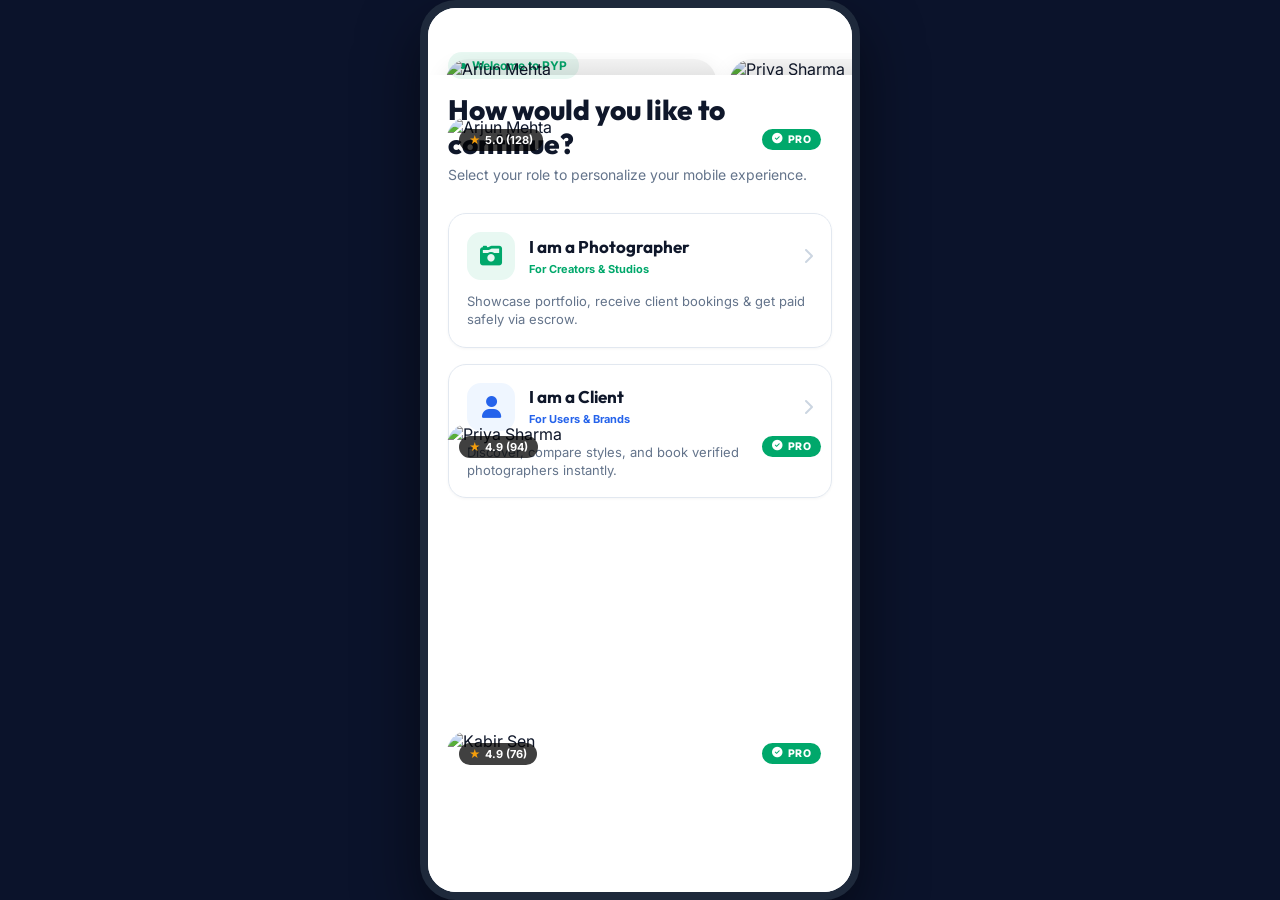
==== commit 13e344b0: "fix: resolve chat room display behavior and add mobile device frame styling" ====
--- a/mobile_app/index.html
+++ b/mobile_app/index.html
@@ -803,18 +803,18 @@
     </div>
 
     <!-- 13B. INTERACTIVE CHAT ROOM SCREEN -->
-    <div id="screen-chat-room" class="screen" style="padding-bottom: 0; display: flex; flex-direction: column; height: 100%;">
+    <div id="screen-chat-room" class="screen">
       <!-- Chat Room Header -->
       <div class="app-header" style="padding: 10px 16px;">
         <div style="display: flex; align-items: center; gap: 10px;">
           <button onclick="goToScreen('screen-chats')" class="icon-btn" style="width: 34px; height: 34px;"><i class="fa-solid fa-arrow-left"></i></button>
           <div style="position: relative;">
-            <img id="chat-room-avatar" src="" style="width: 40px; height: 40px; border-radius: 50%; object-fit: cover;">
+            <img id="chat-room-avatar" src="https://images.unsplash.com/photo-1534528741775-53994a69daeb?w=100&q=80" style="width: 40px; height: 40px; border-radius: 50%; object-fit: cover;">
             <div style="position: absolute; bottom: 0; right: 0; width: 10px; height: 10px; background: #10B981; border: 1.5px solid #FFF; border-radius: 50%;"></div>
           </div>
           <div>
             <div style="display: flex; align-items: center; gap: 4px;">
-              <span id="chat-room-name" style="font-family: 'Outfit'; font-weight: 800; font-size: 15px;"></span>
+              <span id="chat-room-name" style="font-family: 'Outfit'; font-weight: 800; font-size: 15px;">Arjun Mehta</span>
               <i class="fa-solid fa-circle-check" style="color: var(--primary); font-size: 12px;"></i>
             </div>
             <div style="font-size: 11px; color: #10B981; font-weight: 600;">Online • Typically replies instantly</div>
@@ -832,7 +832,7 @@
       </div>
 
       <!-- Chat Bottom Input Bar -->
-      <div style="position: absolute; bottom: 0; left: 0; width: 100%; background: #FFF; border-top: 1px solid var(--border); padding: 10px 14px; display: flex; align-items: center; gap: 8px; z-index: 50;">
+      <div class="chat-input-bar">
         <button onclick="showToast('Upload reference photo/moodboard...')" style="width: 38px; height: 38px; border-radius: 50%; border: 1px solid var(--border); background: #F8FAFC; color: var(--text-muted); cursor: pointer; display: flex; align-items: center; justify-content: center;">
           <i class="fa-solid fa-paperclip"></i>
         </button>
--- a/mobile_app/styles.css
+++ b/mobile_app/styles.css
@@ -38,13 +38,15 @@
   width: 100%;
   max-width: 440px;
   height: 100vh;
-  max-height: 920px;
+  max-height: 900px;
   background: var(--bg);
   position: relative;
   overflow: hidden;
   display: flex;
   flex-direction: column;
   box-shadow: 0 25px 60px rgba(0,0,0,0.5);
+  border-radius: 36px;
+  border: 8px solid #1E293B;
 }
 
 @media (max-width: 480px) {
@@ -53,6 +55,7 @@
     height: 100vh;
     max-height: 100%;
     border-radius: 0;
+    border: none;
   }
 }
 
@@ -74,6 +77,27 @@
 
 #screen-splash.active {
   display: flex;
+}
+
+#screen-chat-room.active {
+  display: flex;
+  flex-direction: column;
+  padding-bottom: 0;
+  height: 100%;
+}
+
+.chat-input-bar {
+  position: absolute;
+  bottom: 0;
+  left: 0;
+  width: 100%;
+  background: #FFF;
+  border-top: 1px solid var(--border);
+  padding: 10px 14px;
+  display: flex;
+  align-items: center;
+  gap: 8px;
+  z-index: 50;
 }
 
 /* Header */
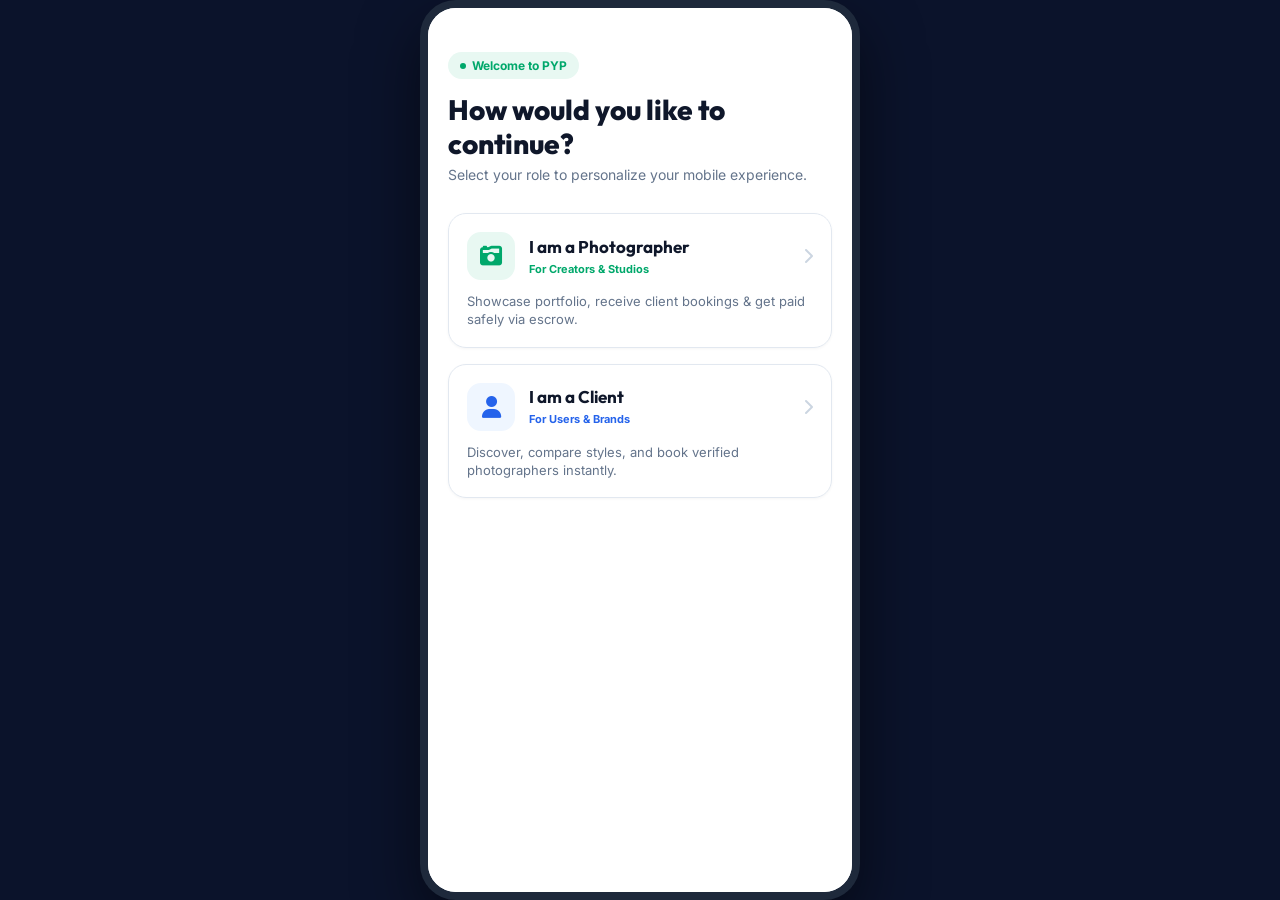
==== commit eb6a8dd7: "Fix screen HTML tag balance and categories-slider flex layout alignment" ====
--- a/mobile_app/index.html
+++ b/mobile_app/index.html
@@ -206,8 +206,6 @@
       <div class="categories-slider" id="categories-container">
         <!-- Injected via JS -->
       </div>
-        <!-- Injected via JS -->
-      </div>
 
       <!-- Featured Spotlight Section -->
       <div class="section-header">
@@ -224,6 +222,12 @@
         <div class="section-title">Available Photographers</div>
         <span id="results-count" style="font-size: 11.5px; color: var(--primary-dark); font-weight: 700; background: var(--primary-light); padding: 3px 8px; border-radius: 100px;">3 verified</span>
       </div>
+
+      <!-- Active Filters Tag Bar -->
+      <div id="active-filters-bar" style="display: none; padding: 0 18px 10px; gap: 6px; flex-wrap: wrap; align-items: center;">
+        <!-- Injected via JS -->
+      </div>
+
       <div class="creators-list" id="creators-container">
         <!-- Injected via JavaScript -->
       </div>
@@ -426,35 +430,168 @@
       </div>
     </div>
 
-    <!-- FILTER MODAL SHEET -->
+    <!-- ADVANCED FILTER MODAL SYSTEM (FULL ARCHITECTURE) -->
     <div id="modal-filter" class="modal-overlay">
-      <div class="modal-sheet">
-        <div style="display: flex; justify-content: space-between; align-items: center;">
-          <h3 style="font-family: 'Outfit'; font-size: 20px; font-weight: 800;">Filter Creators</h3>
-          <i class="fa-solid fa-xmark" style="font-size: 20px; color: var(--text-muted); cursor: pointer;" onclick="closeFilterModal()"></i>
-        </div>
-        
-        <div style="margin-top: 18px;">
-          <label style="font-size: 13px; font-weight: 700;">Max Budget (₹)</label>
-          <div style="display: flex; justify-content: space-between; margin-top: 8px;">
-            <span style="font-weight: 700; color: var(--primary);">₹ 2,000</span>
-            <span id="price-val" style="font-weight: 800; color: var(--primary);">₹ 10,000</span>
-          </div>
-          <input type="range" min="2000" max="25000" step="500" value="10000" style="width: 100%; accent-color: var(--primary); margin-top: 6px;" oninput="document.getElementById('price-val').innerText = '₹ ' + parseInt(this.value).toLocaleString()">
-        </div>
-
-        <div style="margin-top: 18px;">
-          <label style="font-size: 13px; font-weight: 700;">Minimum Rating</label>
-          <div style="display: flex; gap: 8px; margin-top: 8px;">
-            <div class="category-chip active" style="font-size: 12px; padding: 6px 12px;">★ Any</div>
-            <div class="category-chip" style="font-size: 12px; padding: 6px 12px;">★ 4.5+</div>
-            <div class="category-chip" style="font-size: 12px; padding: 6px 12px;">★ 4.8+</div>
-          </div>
-        </div>
-
-        <button onclick="applyFilters()" class="btn-primary" style="width: 100%; margin-top: 24px; padding: 12px;">
-          Apply Filters
-        </button>
+      <div class="modal-sheet" style="max-height: 90vh; padding: 20px 20px calc(var(--safe-bottom) + 20px);">
+        <!-- Header -->
+        <div style="display: flex; justify-content: space-between; align-items: center; border-bottom: 1px solid var(--border); padding-bottom: 14px;">
+          <div>
+            <h3 style="font-family: 'Outfit'; font-size: 20px; font-weight: 800;">Filter System</h3>
+            <p style="font-size: 11.5px; color: var(--text-muted); margin-top: 2px;">Search by service, location, gear & style</p>
+          </div>
+          <div style="display: flex; align-items: center; gap: 12px;">
+            <button onclick="resetAllFilters()" style="background: none; border: none; font-size: 13px; font-weight: 700; color: #EF4444; cursor: pointer;">Reset All</button>
+            <i class="fa-solid fa-xmark" style="font-size: 20px; color: var(--text-muted); cursor: pointer;" onclick="closeFilterModal()"></i>
+          </div>
+        </div>
+
+        <div style="padding: 14px 0; display: flex; flex-direction: column; gap: 18px;">
+          
+          <!-- 1. SORT / RANK BY -->
+          <div>
+            <label class="filter-section-title">SORT & RANK BY</label>
+            <div class="filter-chip-group" style="margin-top: 8px;">
+              <div class="category-chip active" id="f-sort-recommended" onclick="setFilterSort('recommended', this)">✨ Recommended</div>
+              <div class="category-chip" id="f-sort-distance" onclick="setFilterSort('distance', this)">📍 Nearest (Radar)</div>
+              <div class="category-chip" id="f-sort-rating" onclick="setFilterSort('rating', this)">⭐ Top Rated</div>
+              <div class="category-chip" id="f-sort-price-asc" onclick="setFilterSort('price_asc', this)">₹ Price: Low to High</div>
+              <div class="category-chip" id="f-sort-price-desc" onclick="setFilterSort('price_desc', this)">₹ Price: High to Low</div>
+            </div>
+          </div>
+
+          <!-- 2. SERVICE TYPE (PHOTOGRAPHY / VIDEOGRAPHY / BOTH) -->
+          <div>
+            <label class="filter-section-title">SERVICE TYPE</label>
+            <div class="filter-chip-group" style="margin-top: 8px;">
+              <div class="category-chip active" id="f-service-all" onclick="setFilterService('all', this)">All Services</div>
+              <div class="category-chip" id="f-service-photo" onclick="setFilterService('Photographer', this)">📸 Photography</div>
+              <div class="category-chip" id="f-service-video" onclick="setFilterService('Videographer', this)">🎬 Videography</div>
+              <div class="category-chip" id="f-service-both" onclick="setFilterService('Both', this)">✨ Photo + Video Combo</div>
+            </div>
+          </div>
+
+          <!-- 3. LOCATION & RADIUS -->
+          <div>
+            <label class="filter-section-title">LOCATION & SEARCH RADIUS</label>
+            <div style="margin-top: 8px; display: flex; gap: 10px;">
+              <div style="flex: 1.2;">
+                <select id="filter-city-select" onchange="updateFilterQueryCount()" style="width: 100%; padding: 10px 12px; border-radius: 12px; border: 1.5px solid var(--border); font-size: 13px; font-weight: 600; background: #F8FAFC; outline: none;">
+                  <option value="all">📍 All Cities</option>
+                  <option value="Bengaluru" selected>📍 Bengaluru</option>
+                  <option value="Mumbai">📍 Mumbai</option>
+                  <option value="Delhi">📍 New Delhi</option>
+                  <option value="Goa">📍 Goa</option>
+                </select>
+              </div>
+              <div style="flex: 1;">
+                <select id="filter-radius-select" onchange="updateFilterQueryCount()" style="width: 100%; padding: 10px 12px; border-radius: 12px; border: 1.5px solid var(--border); font-size: 13px; font-weight: 600; background: #F8FAFC; outline: none;">
+                  <option value="10">Radius: 10 km</option>
+                  <option value="5">Radius: 5 km</option>
+                  <option value="25">Radius: 25 km</option>
+                  <option value="50" selected>Radius: 50+ km</option>
+                </select>
+              </div>
+            </div>
+          </div>
+
+          <!-- 4. DATE, TIME & DURATION -->
+          <div>
+            <label class="filter-section-title">DATE & SHOOT TIMING</label>
+            <div style="margin-top: 8px; display: flex; gap: 10px;">
+              <div style="flex: 1;">
+                <input type="date" id="filter-date-input" value="2026-09-12" onchange="updateFilterQueryCount()" style="width: 100%; padding: 9px 12px; border-radius: 12px; border: 1.5px solid var(--border); font-size: 12.5px; background: #F8FAFC; outline: none;">
+              </div>
+              <div style="flex: 1;">
+                <select id="filter-duration-select" onchange="updateFilterQueryCount()" style="width: 100%; padding: 10px 12px; border-radius: 12px; border: 1.5px solid var(--border); font-size: 12.5px; font-weight: 600; background: #F8FAFC; outline: none;">
+                  <option value="2">⏱️ 2 Hours Shoot</option>
+                  <option value="1">⏱️ 1 Hour Shoot</option>
+                  <option value="4">⏱️ 4 Hours Half-Day</option>
+                  <option value="8">⏱️ 8 Hours Full-Day</option>
+                </select>
+              </div>
+            </div>
+            <div class="filter-chip-group" style="margin-top: 8px;">
+              <div class="category-chip active" id="f-time-any" onclick="setFilterTime('any', this)">Any Time</div>
+              <div class="category-chip" id="f-time-golden" onclick="setFilterTime('golden', this)">🌅 Golden Hour (4-6 PM)</div>
+              <div class="category-chip" id="f-time-morning" onclick="setFilterTime('morning', this)">☀️ Morning (10 AM-12 PM)</div>
+              <div class="category-chip" id="f-time-night" onclick="setFilterTime('night', this)">🌙 Night / Event</div>
+            </div>
+          </div>
+
+          <!-- 5. PRICE RANGE (₹) -->
+          <div>
+            <div style="display: flex; justify-content: space-between; align-items: center;">
+              <label class="filter-section-title">MAX PRICE BUDGET (₹)</label>
+              <span id="filter-price-badge" style="font-family: 'Outfit'; font-size: 15px; font-weight: 800; color: var(--primary);">₹ 15,000</span>
+            </div>
+            <input type="range" id="filter-price-slider" min="2000" max="25000" step="500" value="15000" style="width: 100%; accent-color: var(--primary); margin-top: 10px;" oninput="onFilterPriceChange(this.value)">
+            <div style="display: flex; justify-content: space-between; margin-top: 4px; font-size: 11px; color: var(--text-muted); font-weight: 600;">
+              <span>₹ 2,000 (Budget)</span>
+              <span>₹ 15,000 (Standard)</span>
+              <span>₹ 25,000 (Luxury)</span>
+            </div>
+          </div>
+
+          <!-- 6. RATING & REVIEWS -->
+          <div>
+            <label class="filter-section-title">CREATOR RATING</label>
+            <div class="filter-chip-group" style="margin-top: 8px;">
+              <div class="category-chip active" id="f-rating-any" onclick="setFilterRating(0, this)">★ Any Rating</div>
+              <div class="category-chip" id="f-rating-45" onclick="setFilterRating(4.5, this)">★ 4.5+</div>
+              <div class="category-chip" id="f-rating-48" onclick="setFilterRating(4.8, this)">★ 4.8+</div>
+              <div class="category-chip" id="f-rating-50" onclick="setFilterRating(5.0, this)">⭐ 5.0 Star Only</div>
+            </div>
+          </div>
+
+          <!-- 7. STYLE / TYPE (MULTI-SELECT) -->
+          <div>
+            <label class="filter-section-title">PHOTOGRAPHY / VIDEO STYLES</label>
+            <div class="filter-chip-group" style="margin-top: 8px;">
+              <div class="category-chip" onclick="toggleStyleFilter('Cinematic', this)">Cinematic</div>
+              <div class="category-chip" onclick="toggleStyleFilter('Editorial', this)">Editorial</div>
+              <div class="category-chip" onclick="toggleStyleFilter('Moody & Dark', this)">Moody & Dark</div>
+              <div class="category-chip" onclick="toggleStyleFilter('Vibrant & Warm', this)">Vibrant & Warm</div>
+              <div class="category-chip" onclick="toggleStyleFilter('Candid', this)">Candid</div>
+              <div class="category-chip" onclick="toggleStyleFilter('HDR', this)">HDR / Drone</div>
+              <div class="category-chip" onclick="toggleStyleFilter('Fashion', this)">Fashion</div>
+              <div class="category-chip" onclick="toggleStyleFilter('Commercial', this)">Commercial</div>
+            </div>
+          </div>
+
+          <!-- 8. EXPERIENCE LEVEL -->
+          <div>
+            <label class="filter-section-title">EXPERIENCE LEVEL</label>
+            <div class="filter-chip-group" style="margin-top: 8px;">
+              <div class="category-chip active" id="f-exp-any" onclick="setFilterExp(0, this)">Any Experience</div>
+              <div class="category-chip" id="f-exp-3" onclick="setFilterExp(3, this)">3+ Years</div>
+              <div class="category-chip" id="f-exp-5" onclick="setFilterExp(5, this)">5+ Years Pro</div>
+              <div class="category-chip" id="f-exp-8" onclick="setFilterExp(8, this)">8+ Years Master</div>
+            </div>
+          </div>
+
+          <!-- 9. CAMERA EQUIPMENT & GEAR (MULTI-SELECT) -->
+          <div>
+            <label class="filter-section-title">CAMERA GEAR & EQUIPMENT</label>
+            <div class="filter-chip-group" style="margin-top: 8px;">
+              <div class="category-chip" onclick="toggleGearFilter('Sony', this)">Sony Full-Frame (A7 IV/FX3)</div>
+              <div class="category-chip" onclick="toggleGearFilter('Canon', this)">Canon R-Series (R5)</div>
+              <div class="category-chip" onclick="toggleGearFilter('Drone', this)">DJI 4K Cinema Drone</div>
+              <div class="category-chip" onclick="toggleGearFilter('Profoto', this)">Studio Strobe Lighting</div>
+              <div class="category-chip" onclick="toggleGearFilter('Gimbal', this)">Gimbal Stabilizer</div>
+            </div>
+          </div>
+
+        </div>
+
+        <!-- Sticky Bottom Action Bar -->
+        <div style="border-top: 1px solid var(--border); padding-top: 16px; display: flex; gap: 10px; margin-top: 8px;">
+          <button onclick="resetAllFilters()" style="flex: 1; padding: 13px; border-radius: 12px; border: 1.5px solid var(--border); background: #F8FAFC; font-weight: 700; font-size: 13px; color: var(--text-main); cursor: pointer;">
+            Reset All
+          </button>
+          <button id="btn-apply-filters" onclick="applyAdvancedFilters()" class="btn-primary" style="flex: 2; padding: 13px; font-size: 14px; justify-content: center;">
+            Show Matching Creators →
+          </button>
+        </div>
       </div>
     </div>
 
--- a/mobile_app/styles.css
+++ b/mobile_app/styles.css
@@ -195,14 +195,84 @@
 }
 
 /* Category Slider with Rounded Square Thumbnails */
+/* Filter System & Chips */
+.filter-section-title {
+  font-size: 11.5px;
+  font-weight: 800;
+  color: #64748B;
+  letter-spacing: 0.6px;
+  display: block;
+}
+
+.filter-chip-group {
+  display: flex;
+  flex-wrap: wrap;
+  gap: 8px;
+}
+
+.category-chip {
+  padding: 7px 13px;
+  background: #F1F5F9;
+  border: 1.5px solid #E2E8F0;
+  border-radius: 100px;
+  font-size: 12px;
+  font-weight: 600;
+  color: #334155;
+  cursor: pointer;
+  transition: all 0.18s ease;
+  user-select: none;
+  display: inline-flex;
+  align-items: center;
+  gap: 4px;
+}
+
+.category-chip:hover {
+  background: #E2E8F0;
+}
+
+.category-chip:active {
+  transform: scale(0.96);
+}
+
+.category-chip.active {
+  background: var(--primary-light);
+  border-color: var(--primary);
+  color: var(--primary-dark);
+  font-weight: 700;
+  box-shadow: 0 2px 8px rgba(0, 168, 107, 0.15);
+}
+
+.filter-active-tag {
+  background: #E8F8F2;
+  color: #008756;
+  border: 1px solid #A7F3D0;
+  padding: 4px 10px;
+  border-radius: 100px;
+  font-size: 11.5px;
+  font-weight: 700;
+  display: inline-flex;
+  align-items: center;
+  gap: 5px;
+}
+
+.filter-active-tag i {
+  font-size: 10px;
+  cursor: pointer;
+}
+
+/* Category Slider with Rounded Square Thumbnails */
 .categories-slider {
   display: flex;
   gap: 14px;
-  padding: 12px 18px 14px;
+  padding: 10px 18px 14px;
   overflow-x: auto;
   scrollbar-width: none;
   background: #FFF;
   border-bottom: 1px solid #F1F5F9;
+}
+
+.categories-slider::-webkit-scrollbar {
+  display: none;
 }
 
 .category-item {
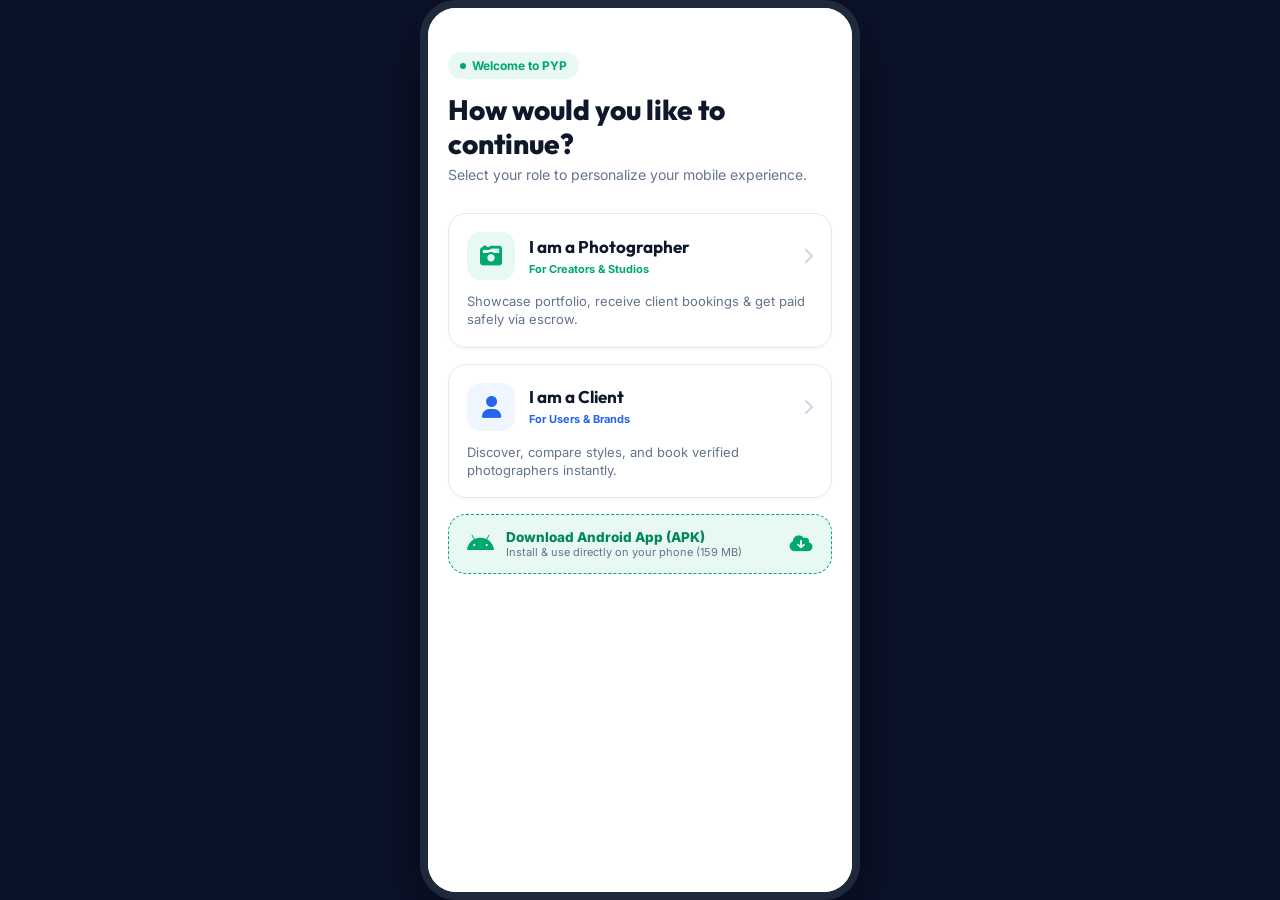
==== commit 69fd23c9: "Add dedicated APK download landing page with QR code and in-app download links" ====
--- a/mobile_app/index.html
+++ b/mobile_app/index.html
@@ -69,6 +69,18 @@
           </div>
           <p style="font-size: 13px; color: var(--text-muted); margin-top: 12px; line-height: 1.4;">Discover, compare styles, and book verified photographers instantly.</p>
         </div>
+
+        <!-- Download Android APK Pill -->
+        <div onclick="window.location.href='/download.html'" style="border: 1.5px dashed var(--primary); background: var(--primary-light); border-radius: 18px; padding: 14px 18px; cursor: pointer; display: flex; align-items: center; justify-content: space-between;">
+          <div style="display: flex; align-items: center; gap: 12px;">
+            <i class="fa-brands fa-android" style="font-size: 24px; color: var(--primary);"></i>
+            <div>
+              <div style="font-weight: 800; font-size: 13.5px; color: var(--primary-dark);">Download Android App (APK)</div>
+              <div style="font-size: 11px; color: var(--text-muted);">Install & use directly on your phone (159 MB)</div>
+            </div>
+          </div>
+          <i class="fa-solid fa-cloud-arrow-down" style="color: var(--primary); font-size: 18px;"></i>
+        </div>
       </div>
     </div>
 
@@ -112,9 +124,13 @@
             <div style="font-size: 11px; color: var(--primary); font-weight: 600;"><i class="fa-solid fa-circle-check"></i> Verified Studio Pro</div>
           </div>
         </div>
-        <div style="display: flex; gap: 6px;">
-          <button onclick="goToScreen('screen-creator-portfolio')" class="icon-btn" title="Portfolio"><i class="fa-solid fa-images"></i></button>
-          <button onclick="goToScreen('screen-creator-payment')" class="icon-btn" title="Razorpay Payouts"><i class="fa-solid fa-building-columns"></i></button>
+        <div style="display: flex; gap: 8px; align-items: center;">
+          <button onclick="goToScreen('screen-creator-portfolio')" class="icon-btn" title="Portfolio Media" style="color: var(--primary);">
+            <i class="fa-solid fa-images"></i>
+          </button>
+          <button onclick="goToScreen('screen-creator-payment')" class="icon-btn" title="Razorpay Payouts" style="color: #D97706;">
+            <i class="fa-solid fa-building-columns"></i>
+          </button>
         </div>
       </div>
 
@@ -690,6 +706,18 @@
             <i class="fa-solid fa-chevron-right" style="color: #CBD5E1; font-size: 12px;"></i>
           </div>
 
+          <div class="menu-item-row" onclick="window.location.href='/download.html'">
+            <div class="menu-icon-wrap" style="background: #E8F8F2; color: var(--primary);">
+              <i class="fa-brands fa-android"></i>
+            </div>
+            <div class="menu-text-wrap">
+              <div class="menu-title">Download Android App (APK)</div>
+              <div class="menu-subtitle">Install offline APK package on your phone</div>
+            </div>
+            <span style="background: var(--primary-light); color: var(--primary); font-size: 10px; font-weight: 800; padding: 3px 8px; border-radius: 100px;">159 MB</span>
+            <i class="fa-solid fa-download" style="color: var(--primary); font-size: 13px; margin-left: 6px;"></i>
+          </div>
+
           <div class="menu-item-row" onclick="goToScreen('screen-help-support')">
             <div class="menu-icon-wrap" style="background: #F3E8FF; color: #9333EA;">
               <i class="fa-solid fa-circle-question"></i>
--- a/mobile_app/styles.css
+++ b/mobile_app/styles.css
@@ -194,6 +194,34 @@
   background: #F1F5F9;
 }
 
+/* Header & Action Icon Buttons */
+.icon-btn {
+  width: 38px;
+  height: 38px;
+  border-radius: 12px;
+  background: #F8FAFC;
+  color: #334155;
+  border: 1.5px solid var(--border);
+  display: inline-flex;
+  align-items: center;
+  justify-content: center;
+  cursor: pointer;
+  font-size: 15px;
+  transition: all 0.2s cubic-bezier(0.16, 1, 0.3, 1);
+  box-shadow: 0 1px 3px rgba(0, 0, 0, 0.04);
+}
+
+.icon-btn:hover {
+  background: var(--primary-light);
+  color: var(--primary);
+  border-color: var(--primary);
+}
+
+.icon-btn:active {
+  transform: scale(0.92);
+  background: #E2E8F0;
+}
+
 /* Category Slider with Rounded Square Thumbnails */
 /* Filter System & Chips */
 .filter-section-title {
